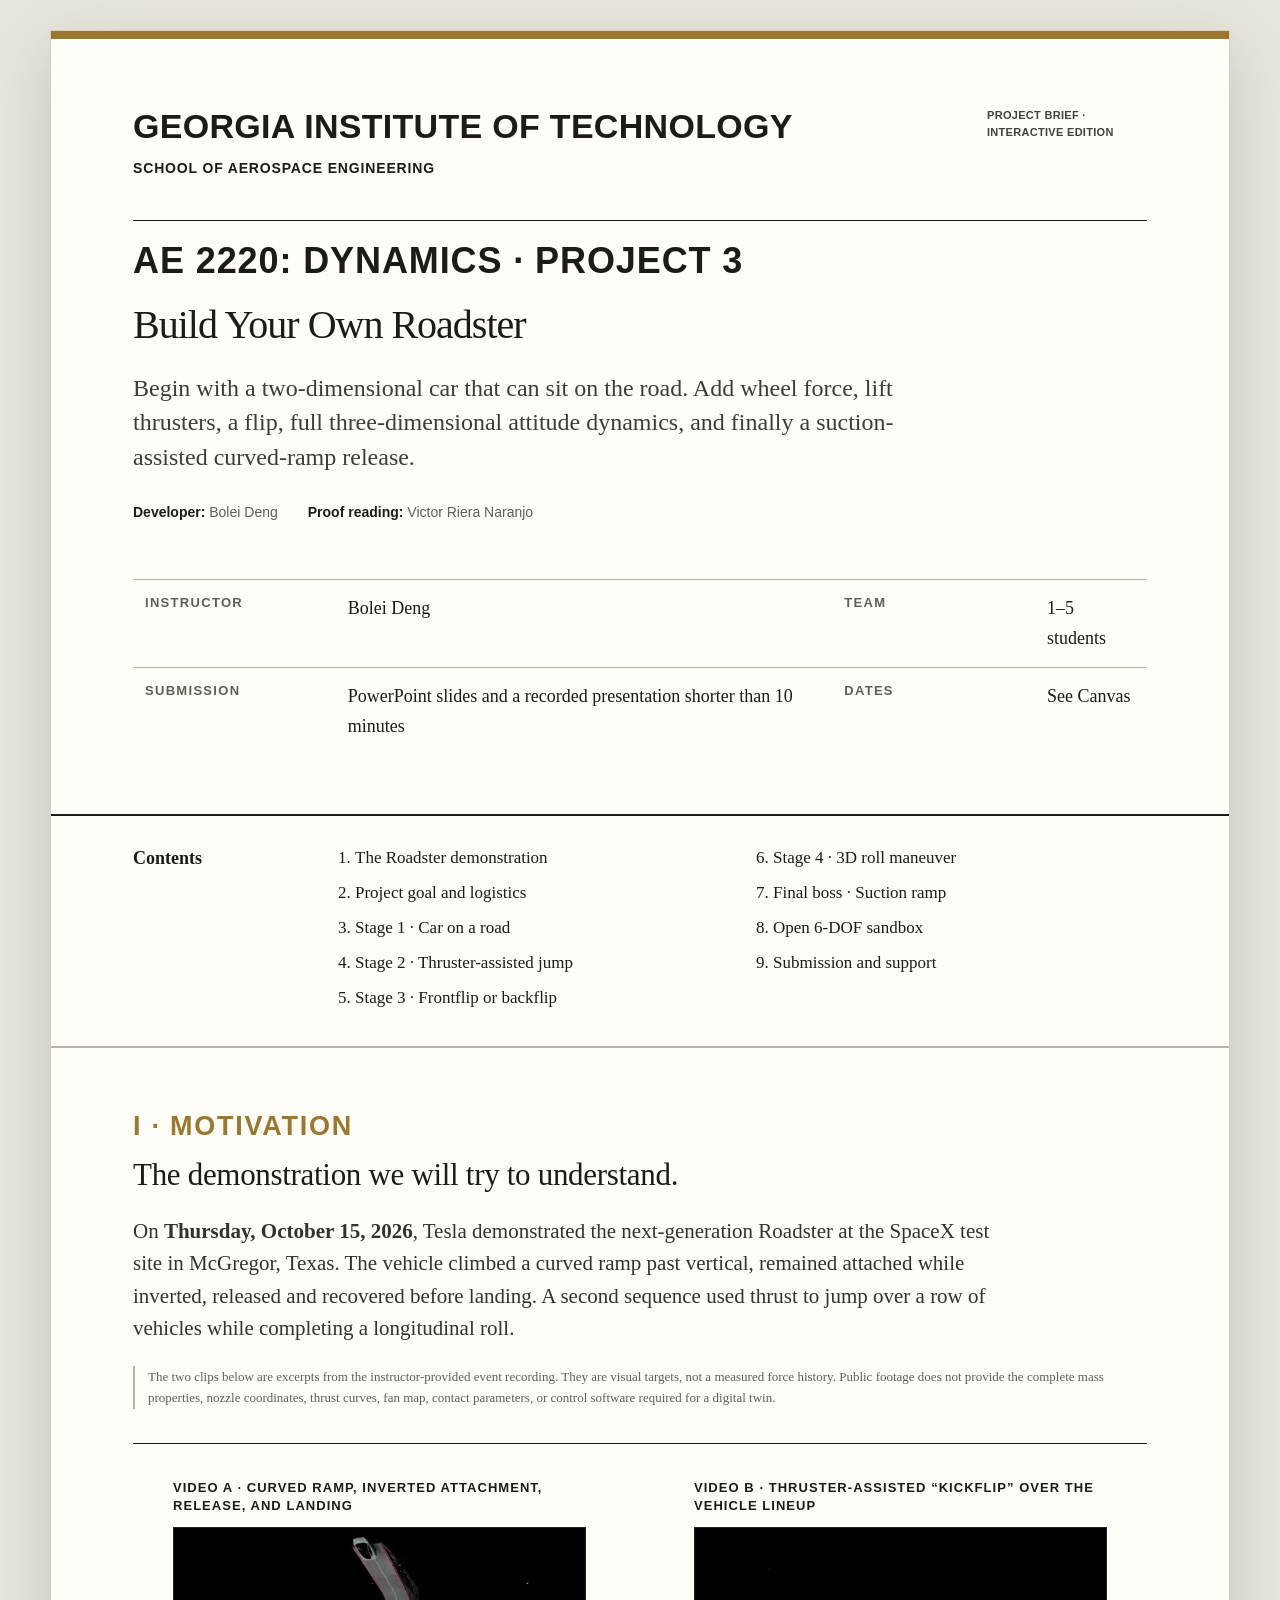
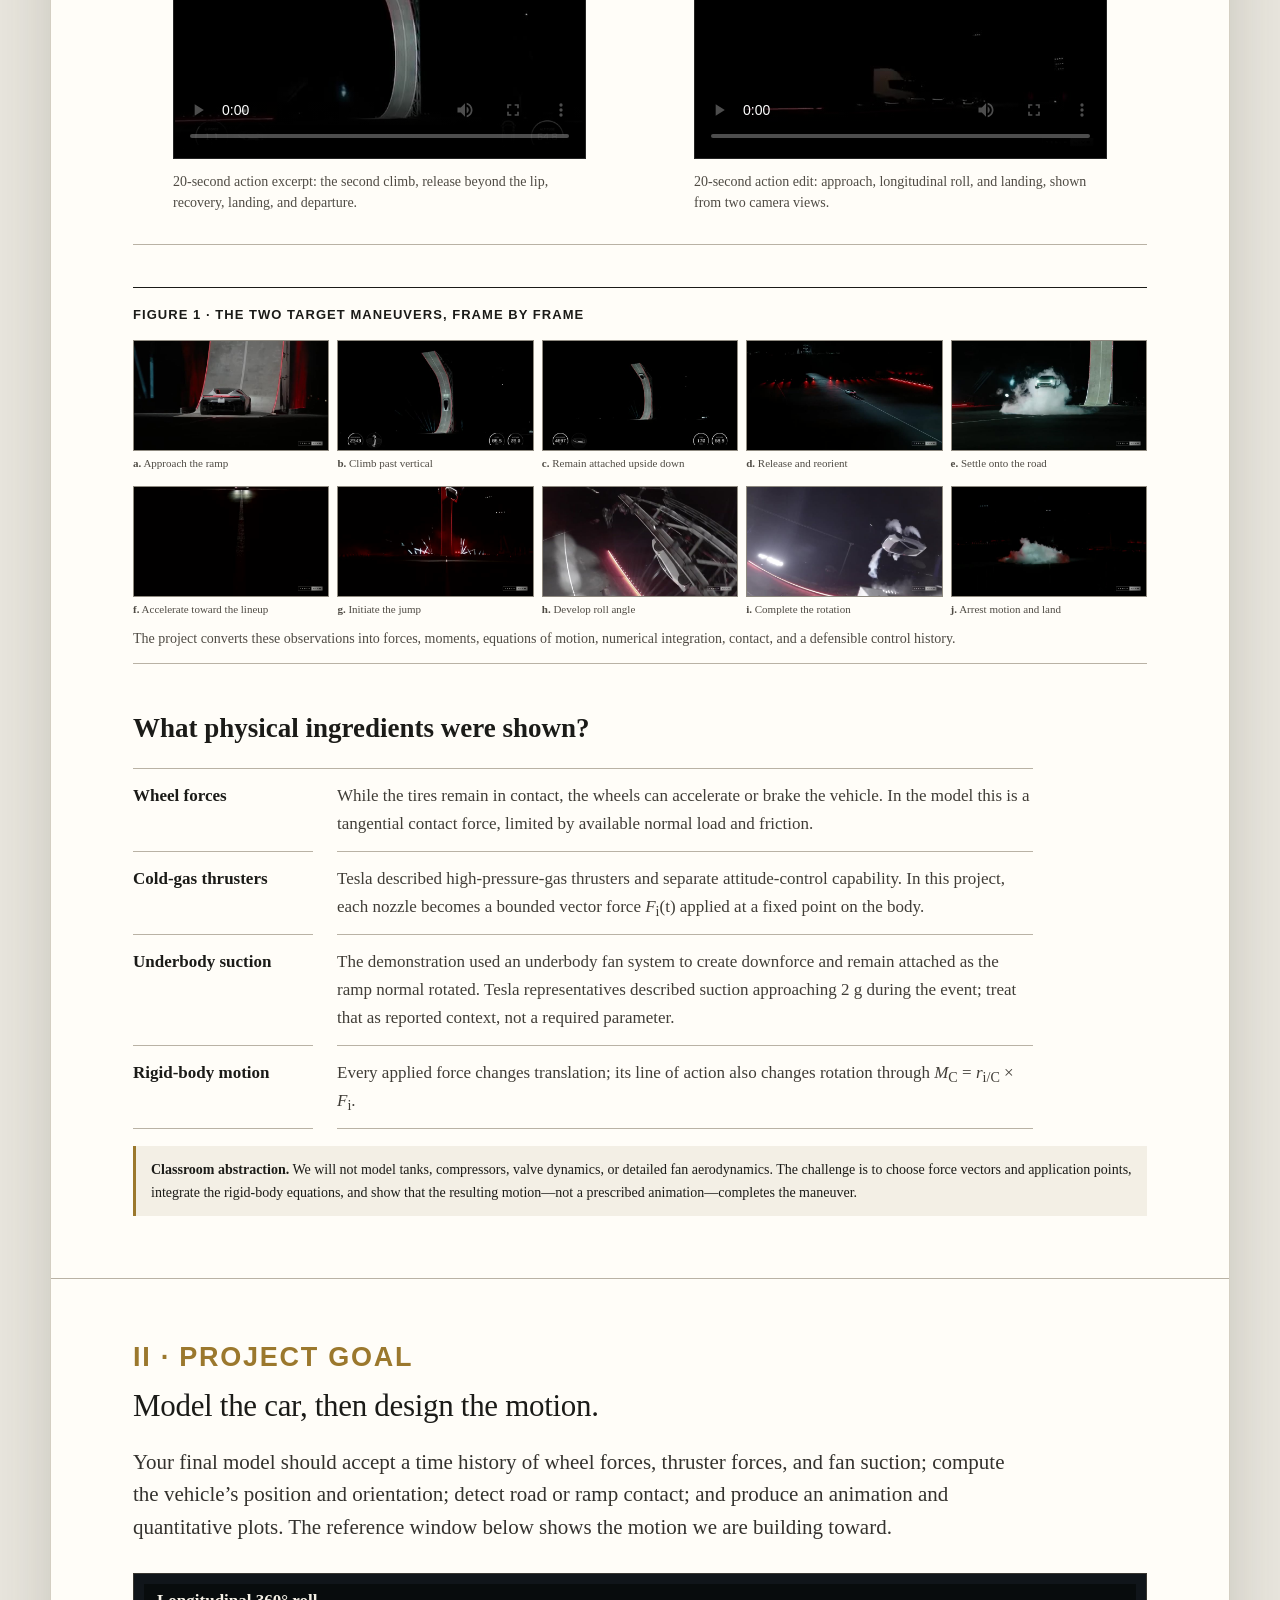
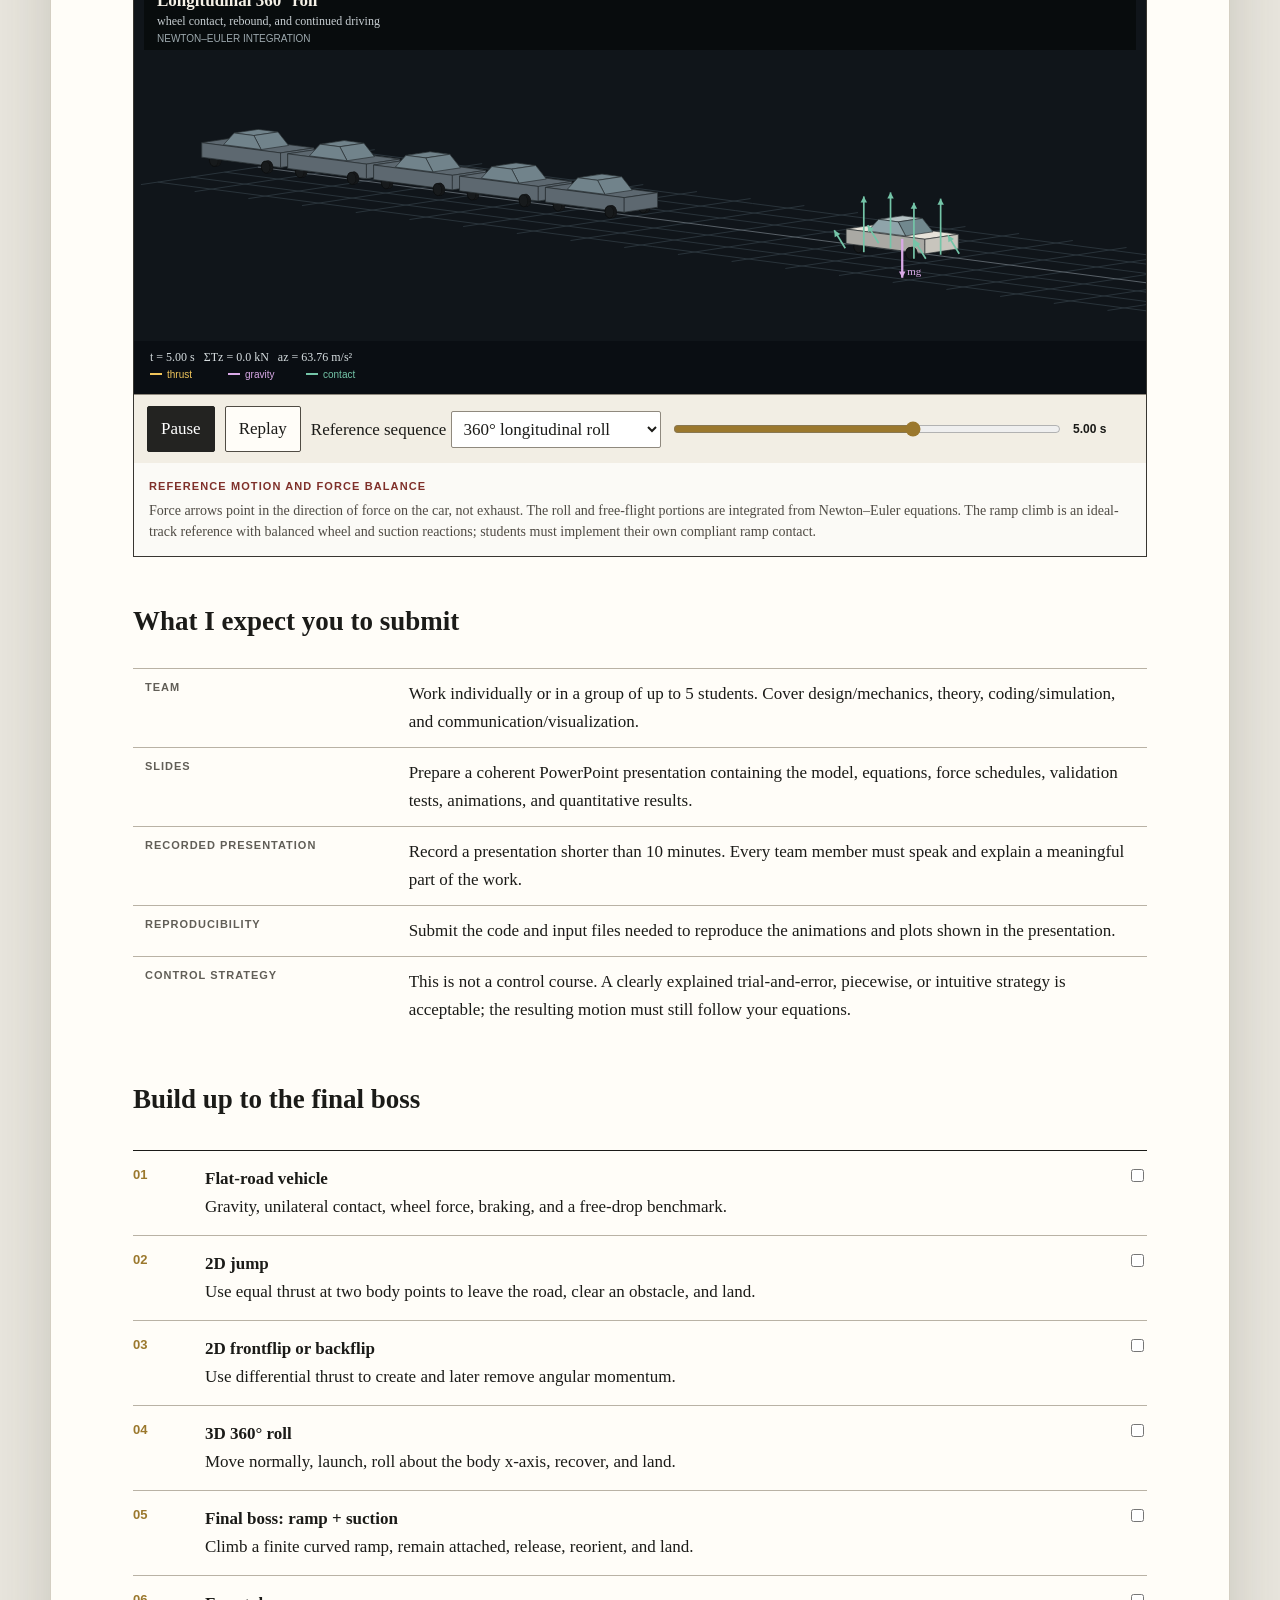
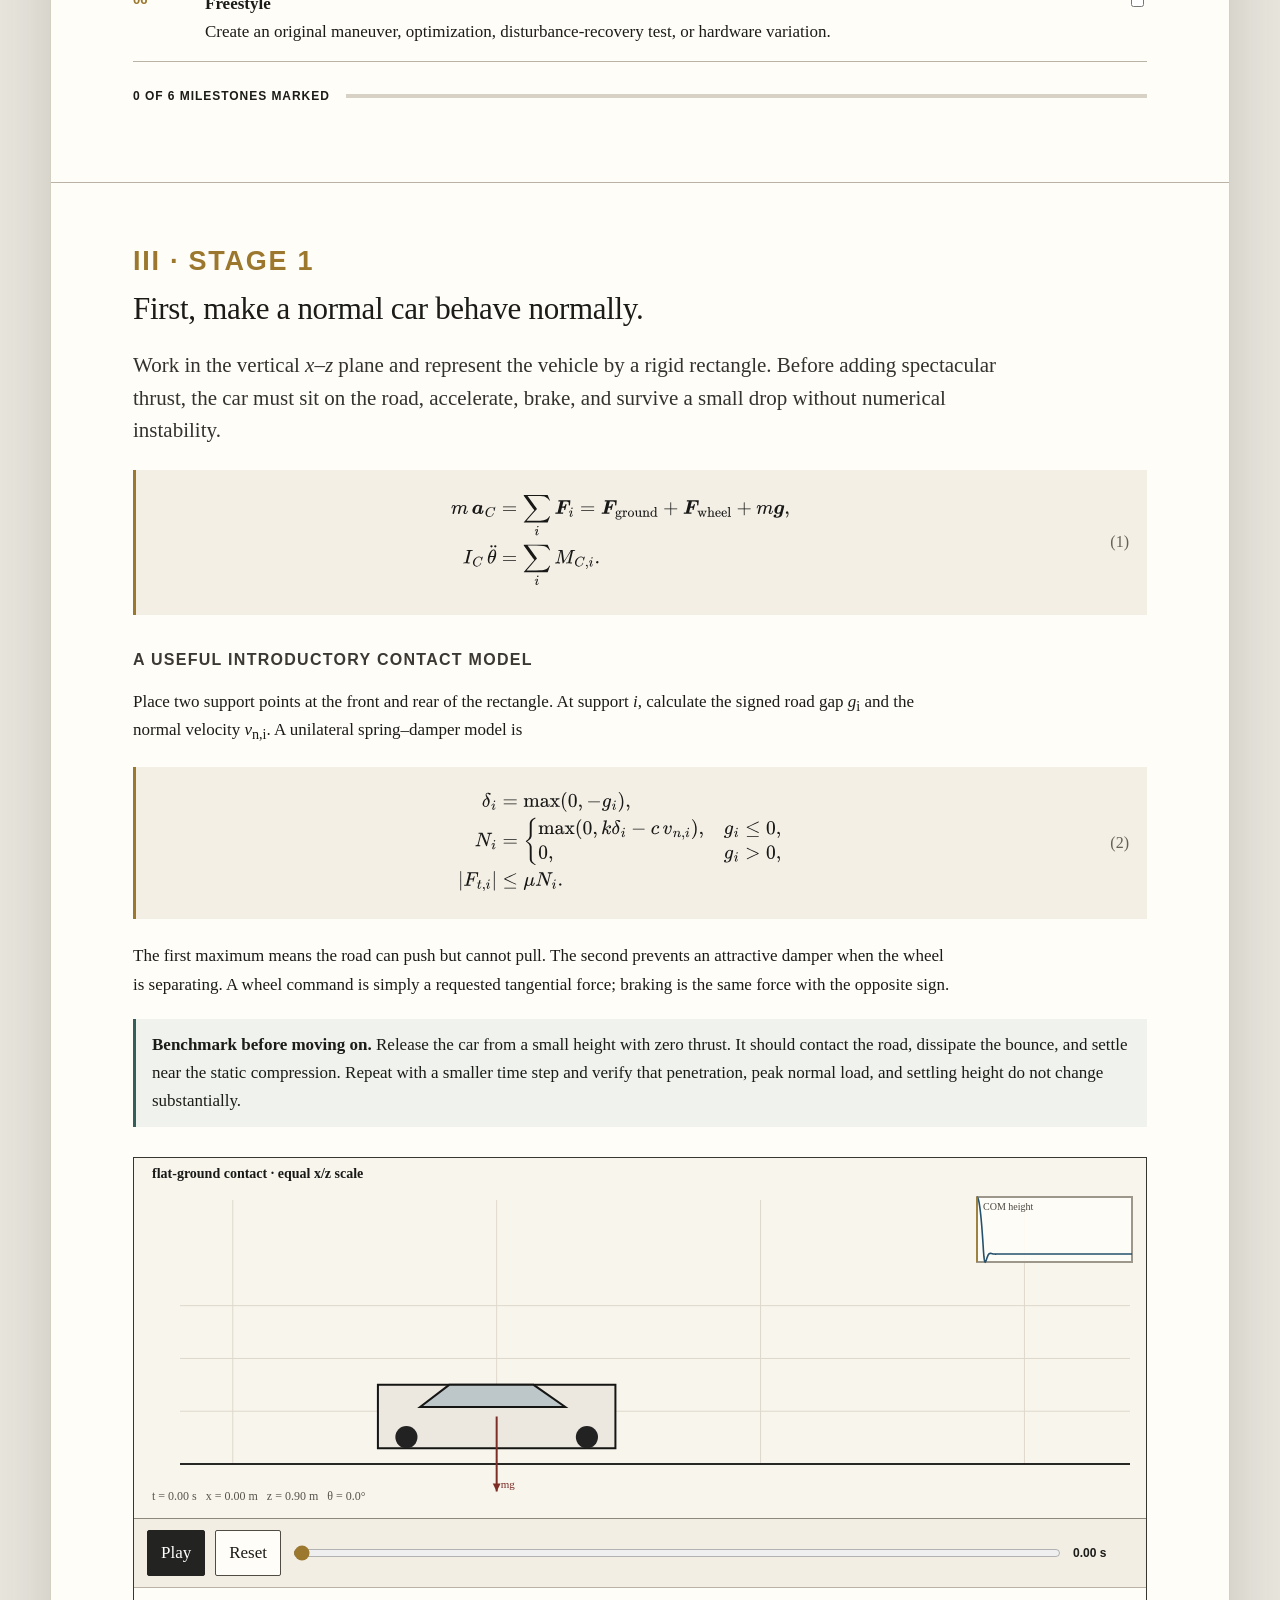
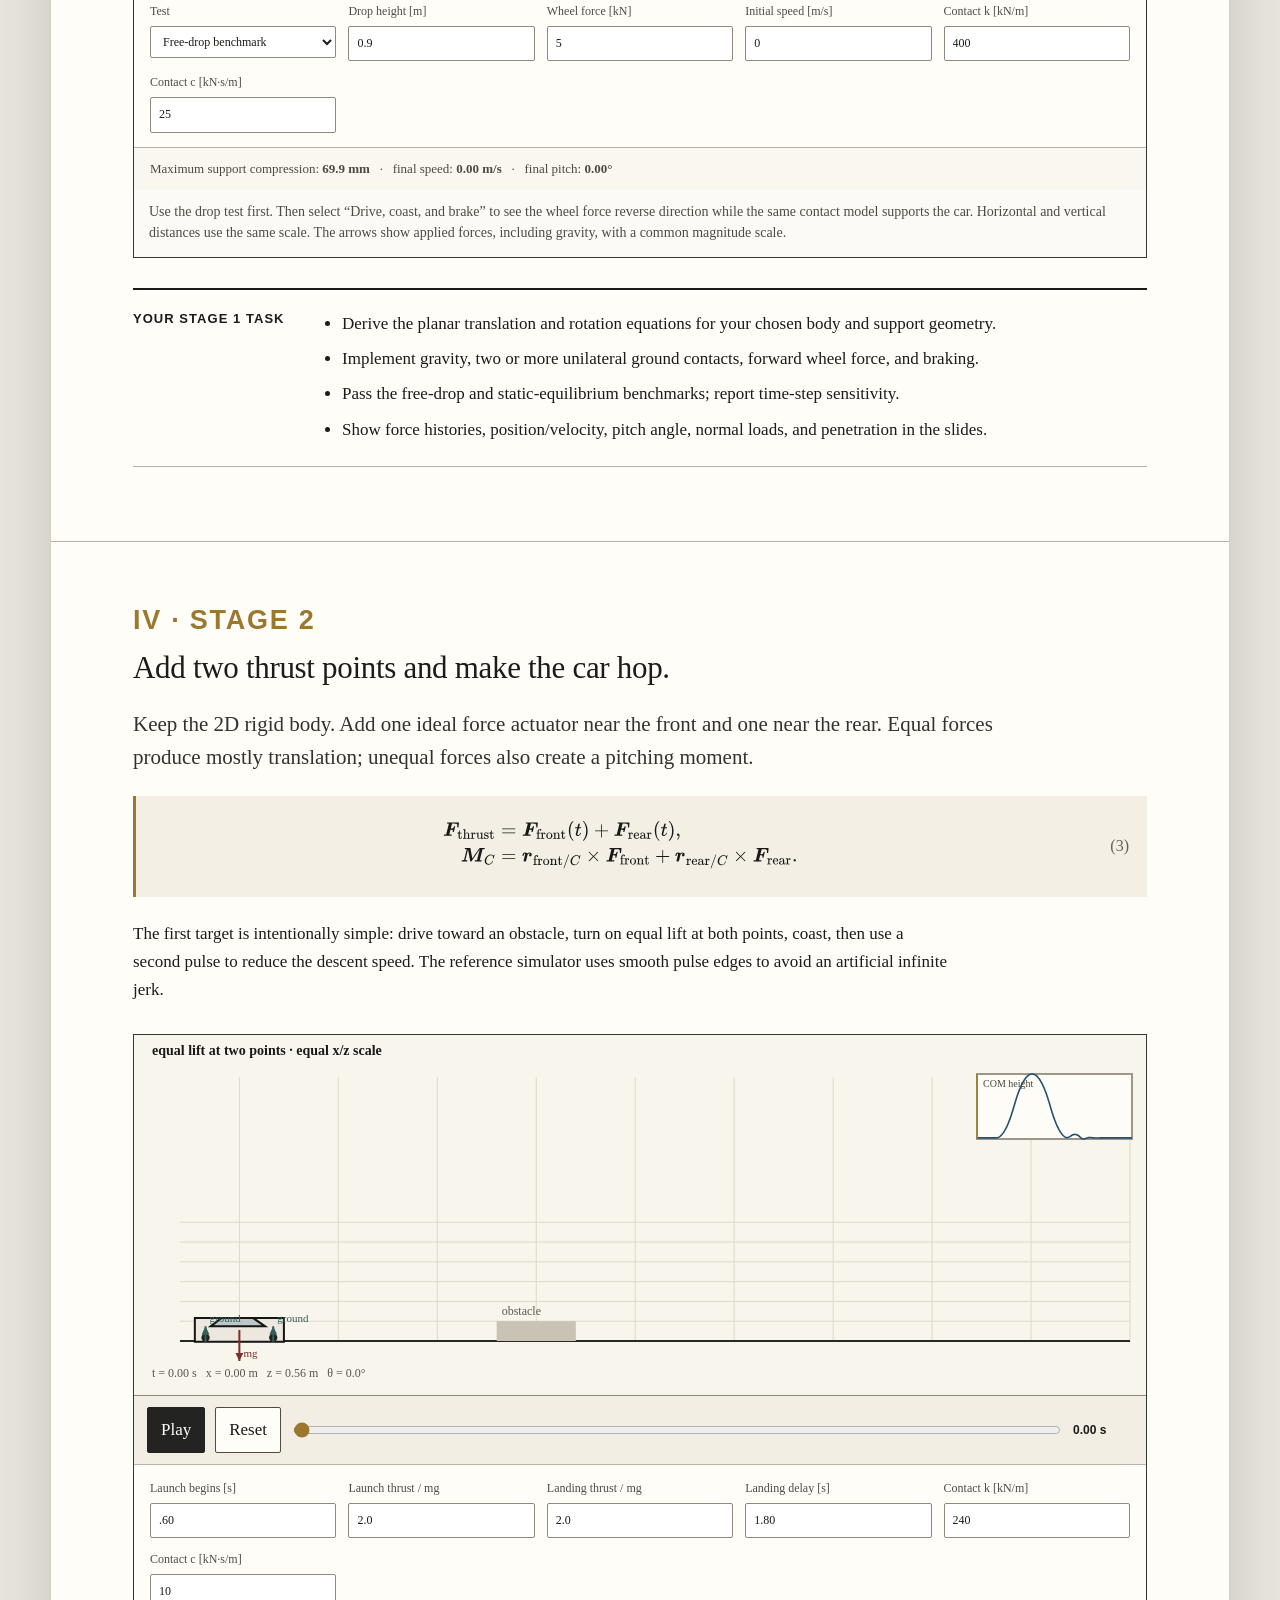
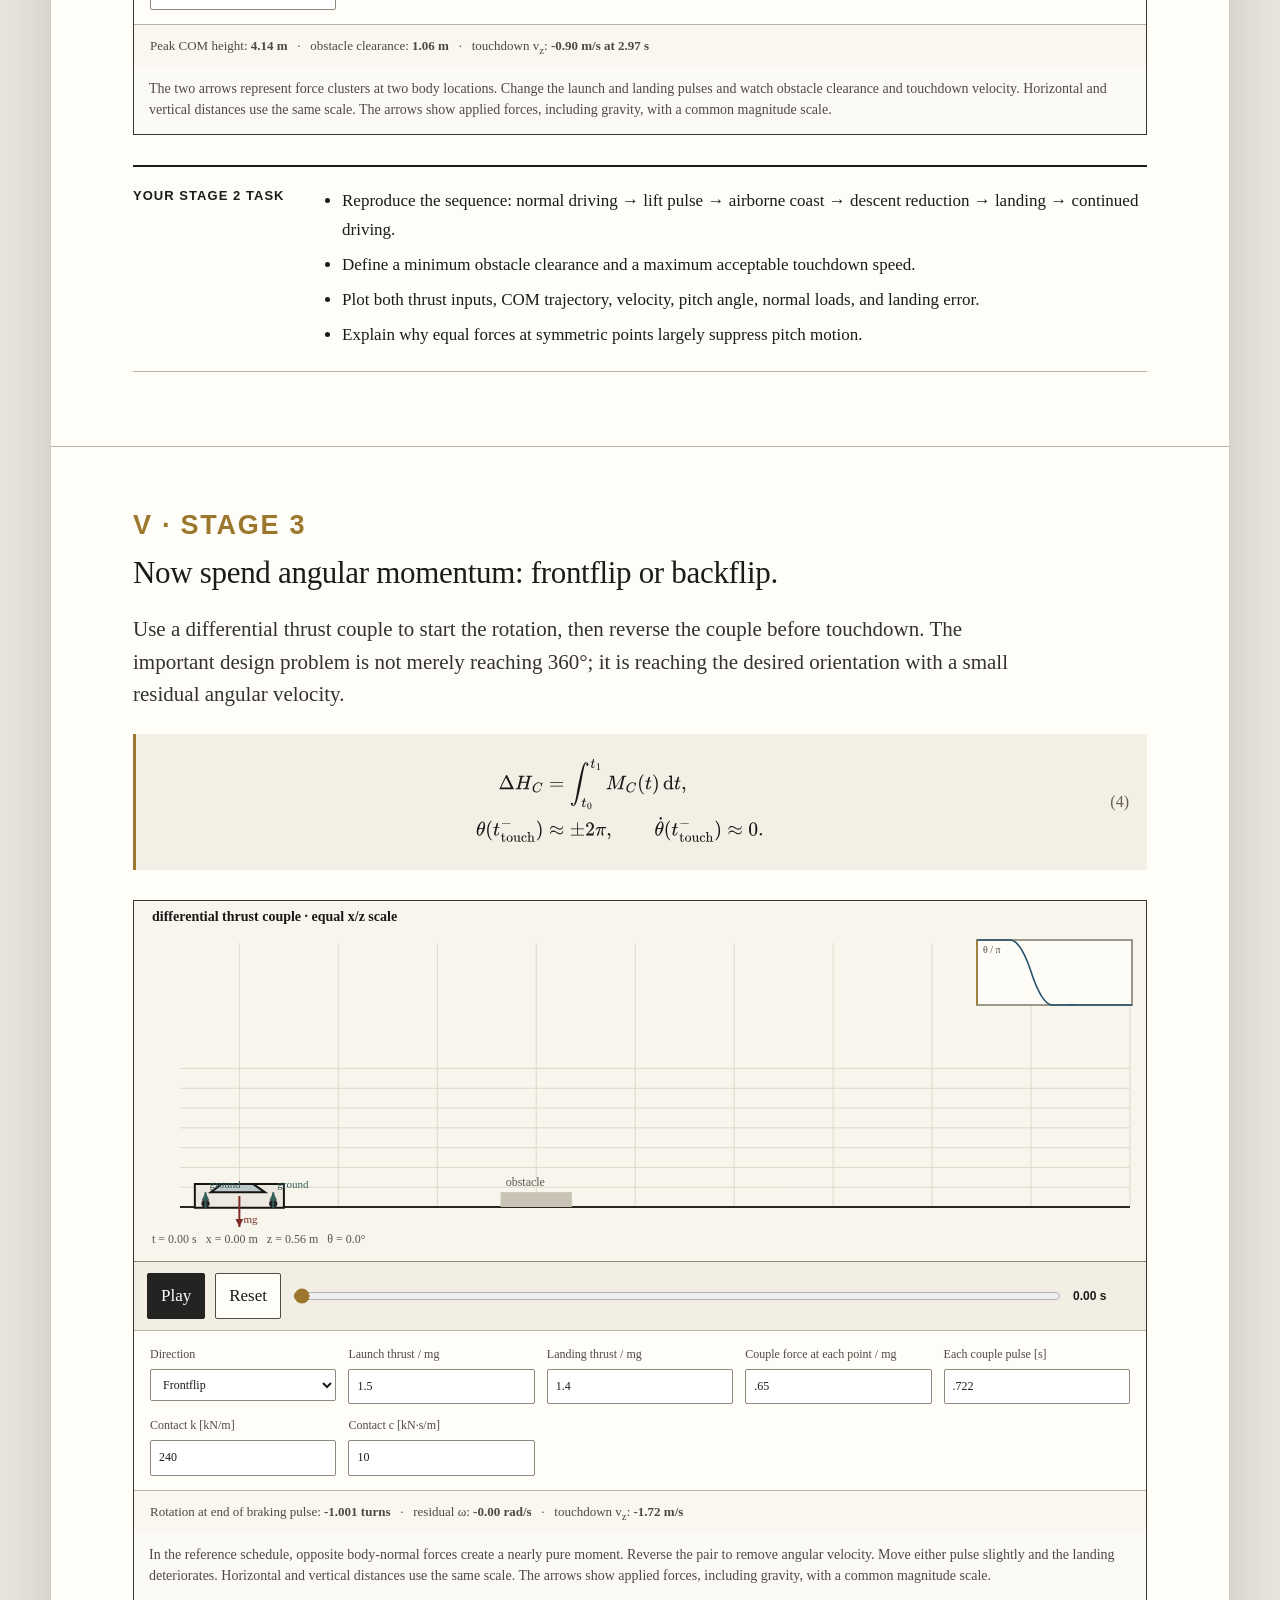
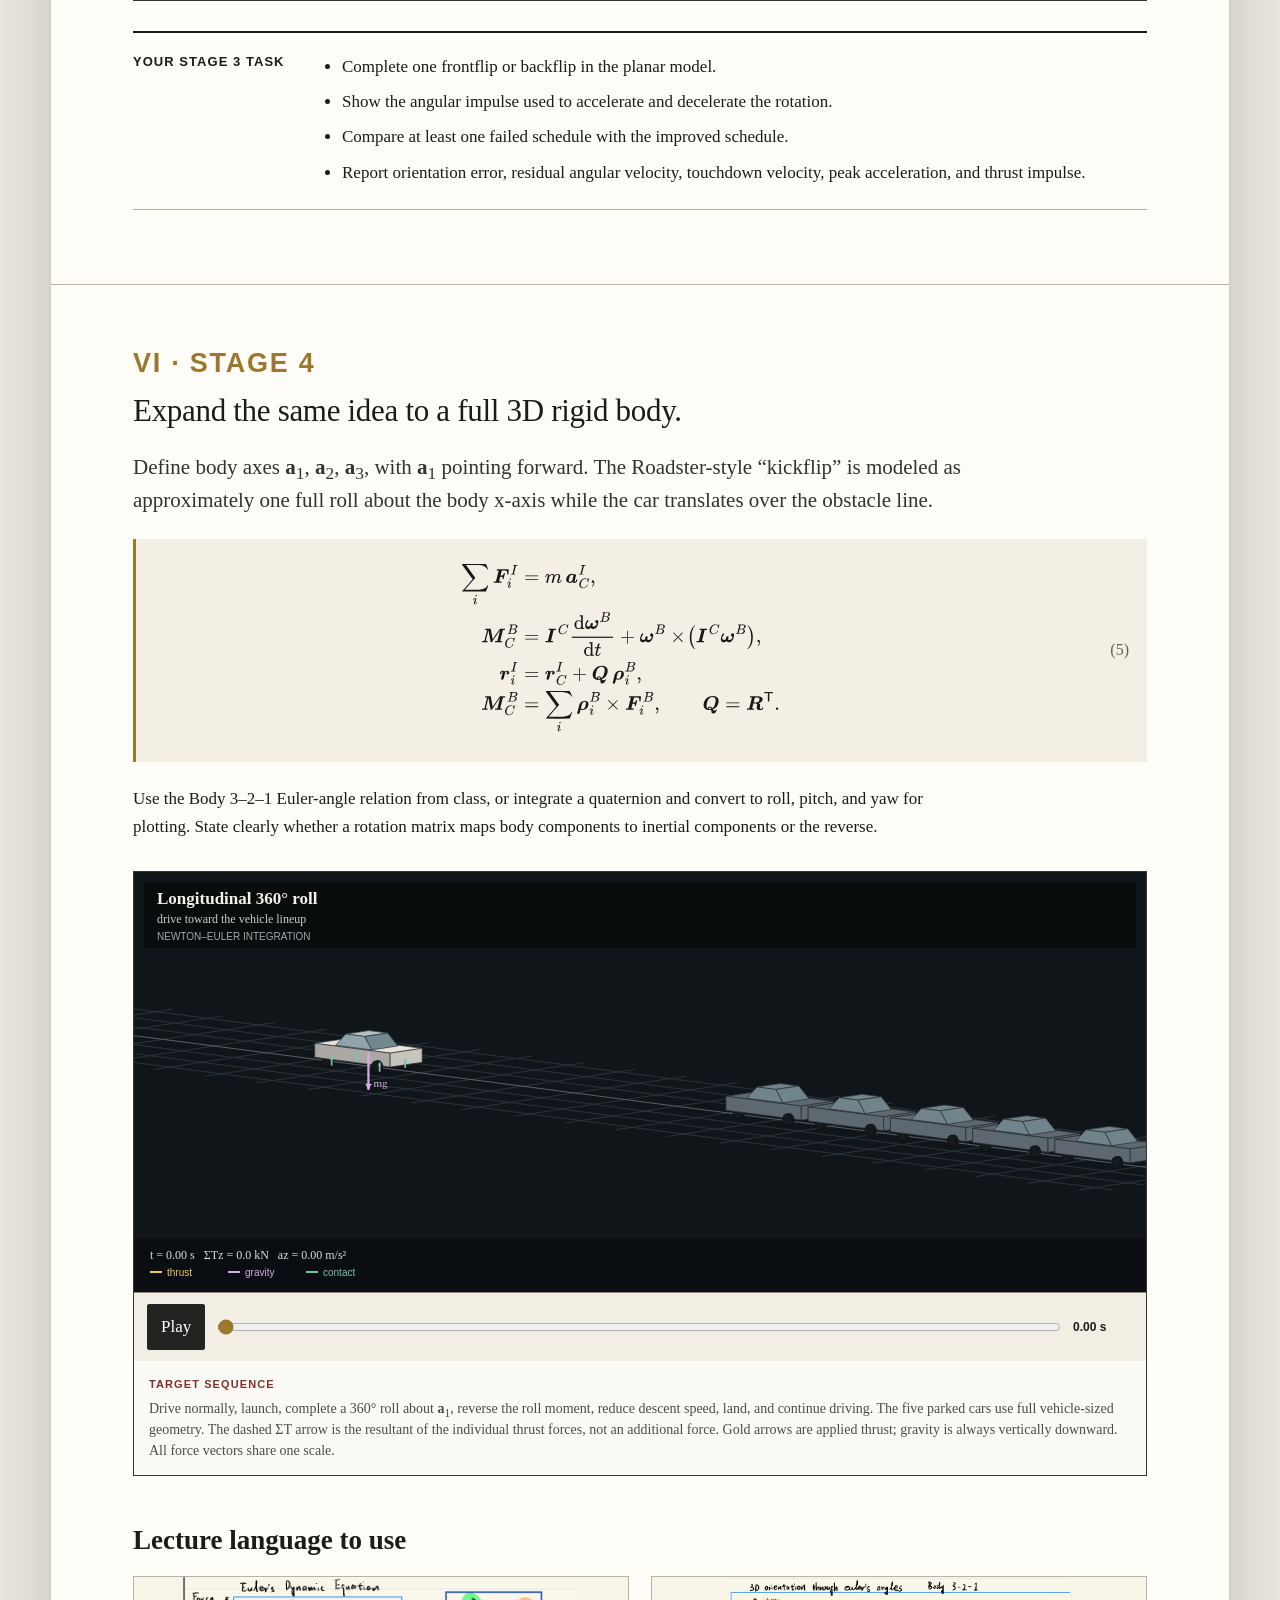
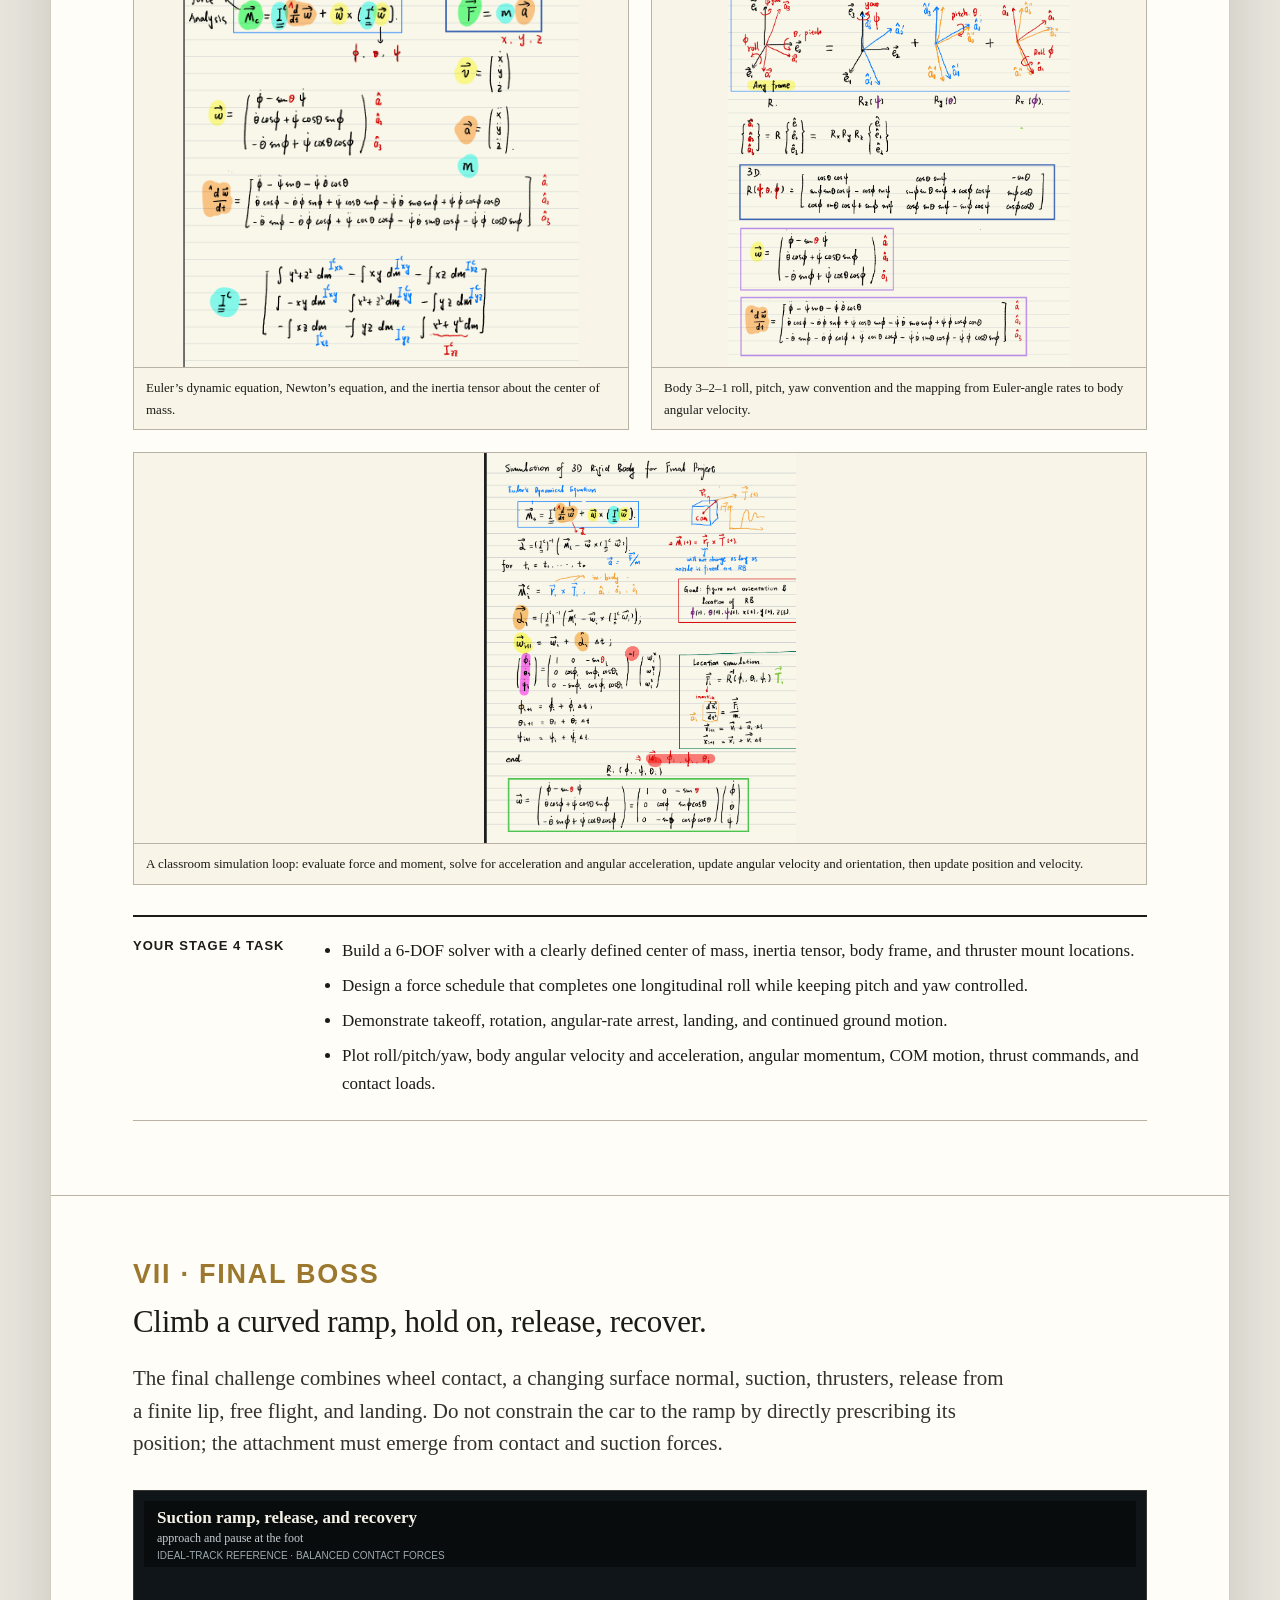
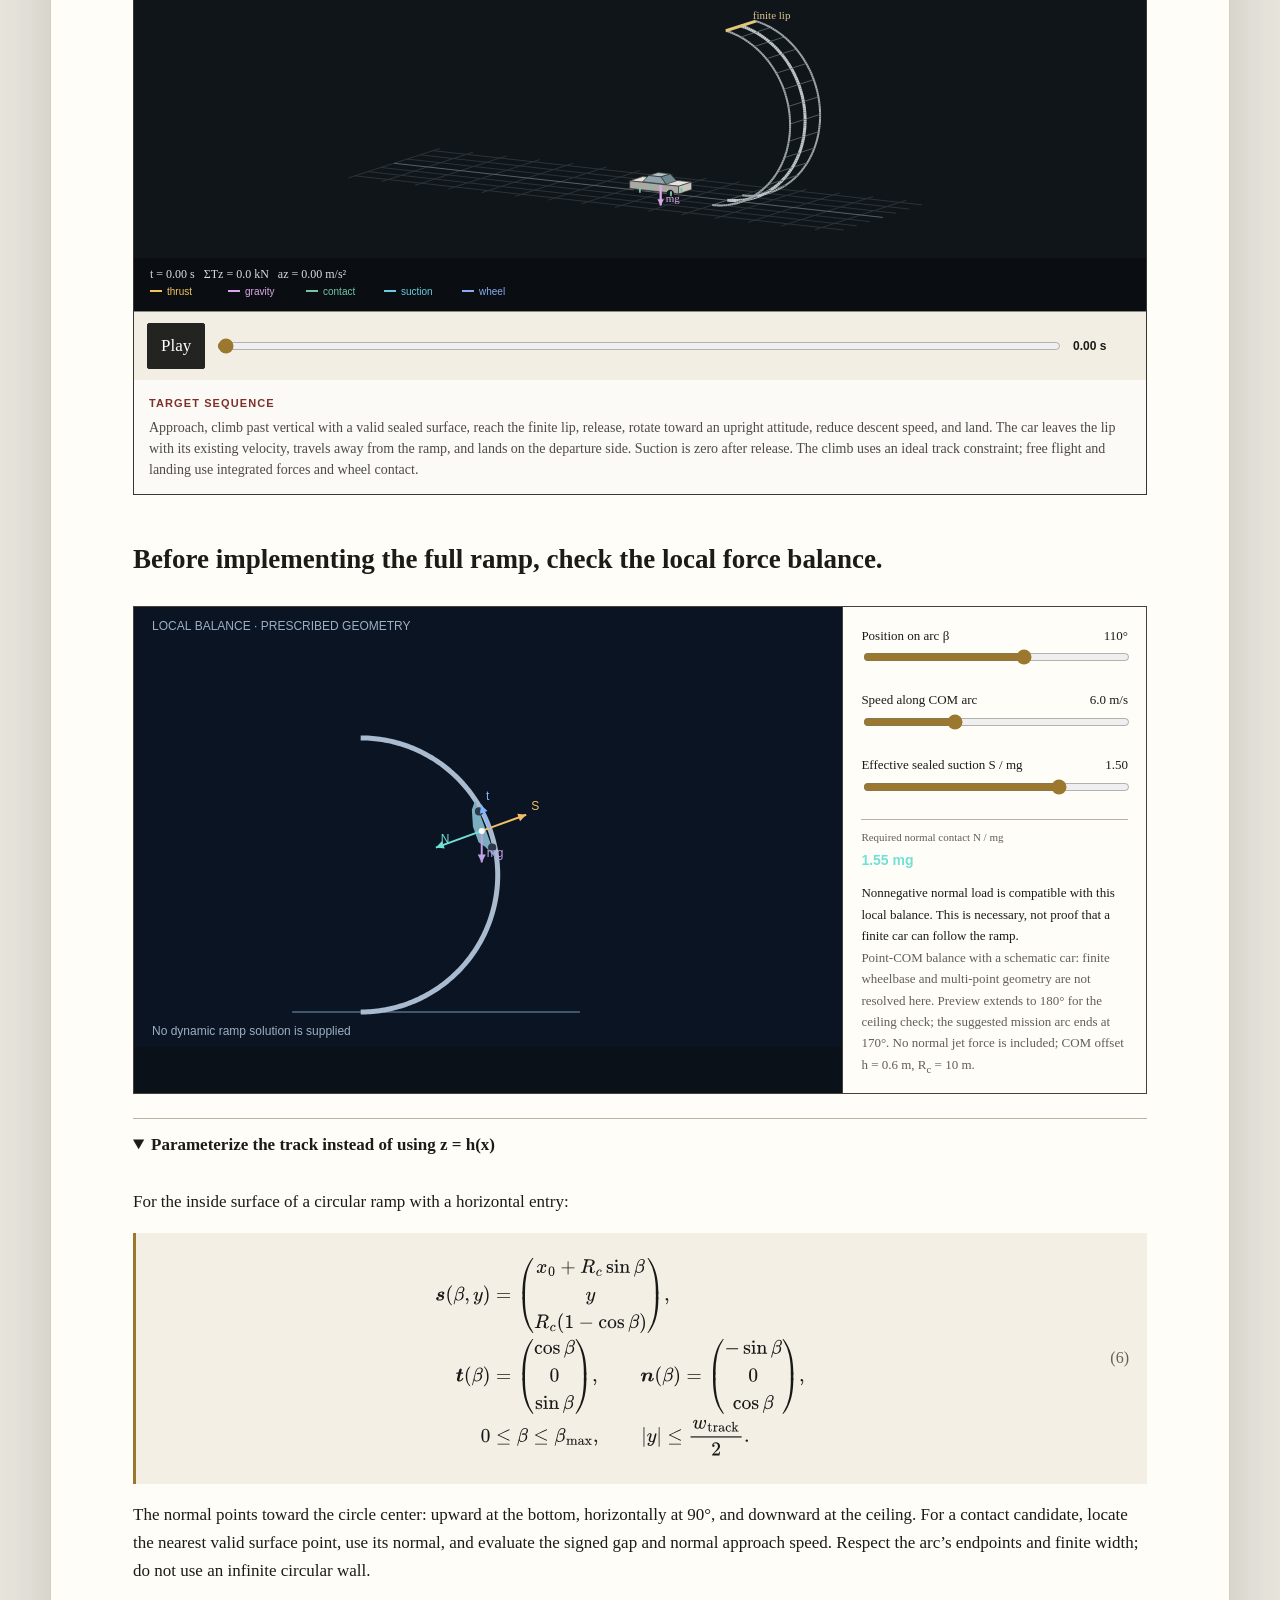
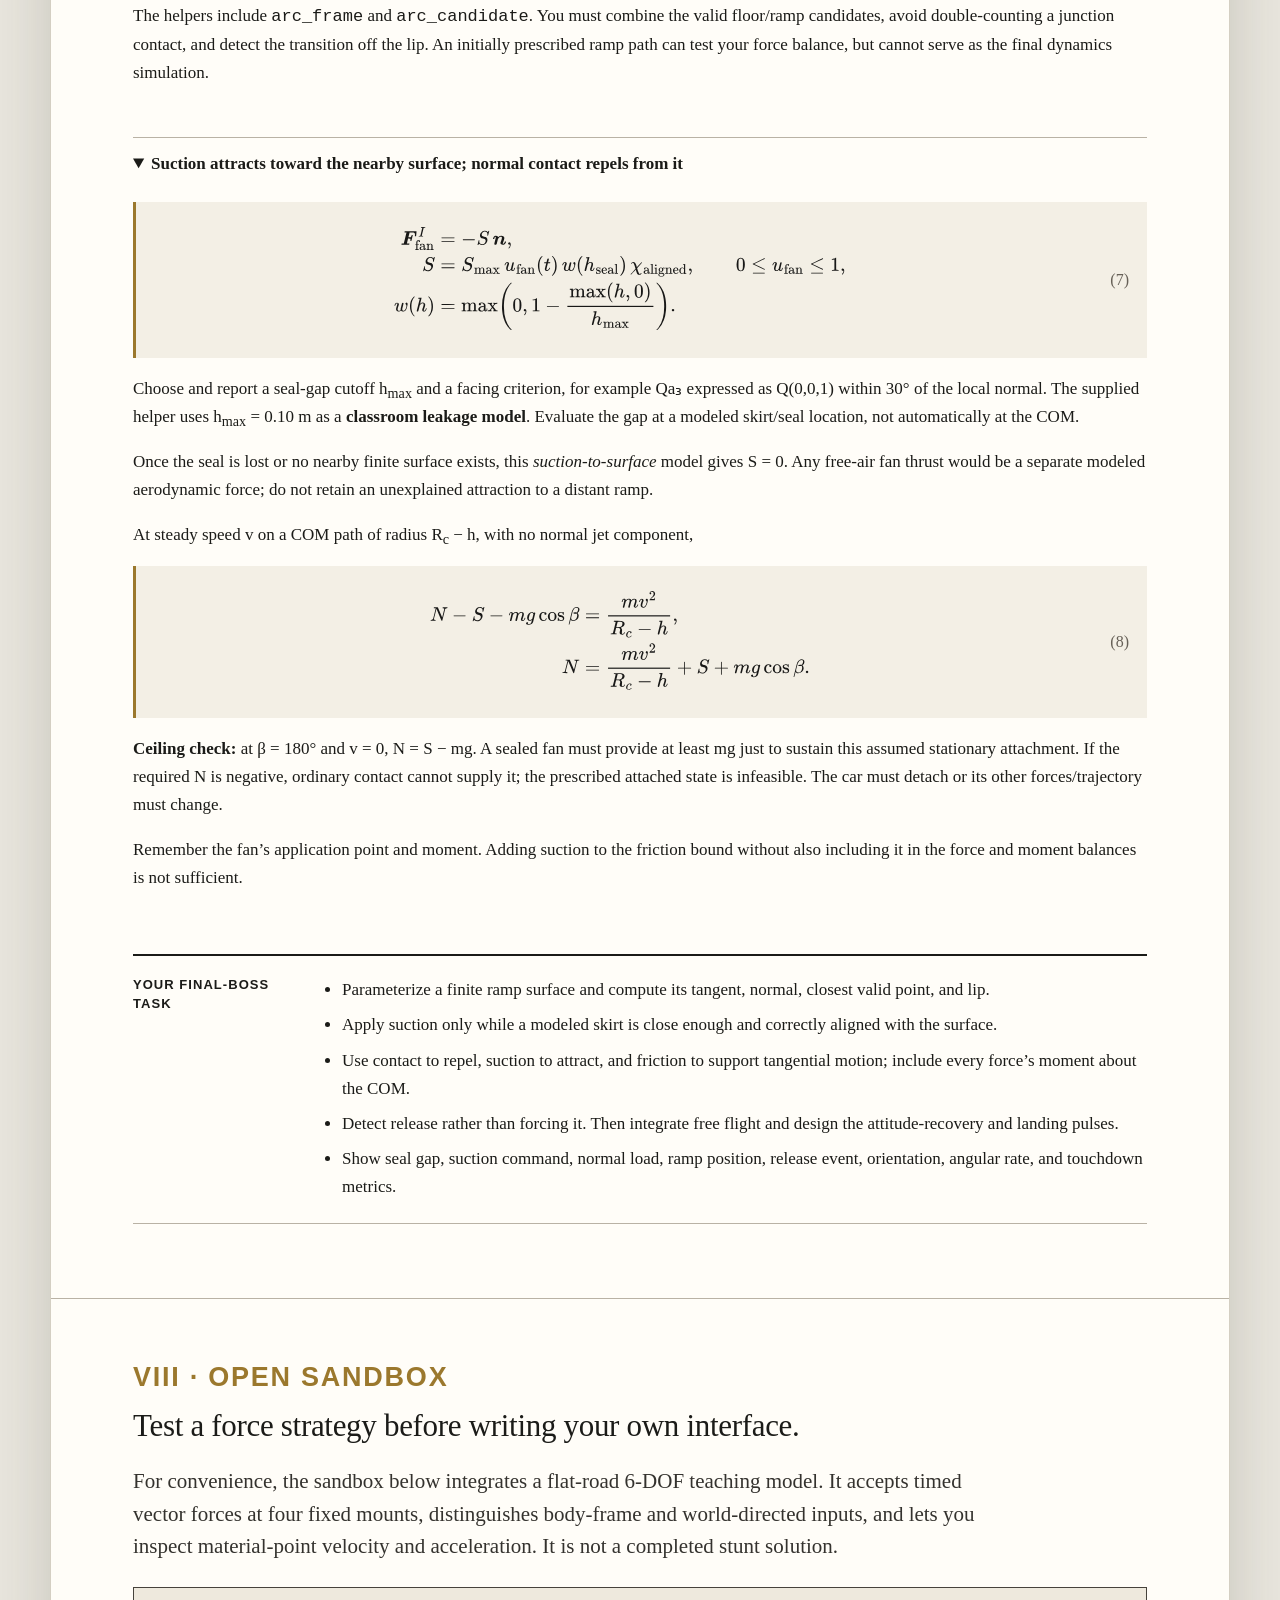
==== static/teaching/build-your-own-roadster/index.html @ d00cbc0c "Add interactive Roadster final project to Teaching" ====
<!DOCTYPE html>

<html lang="en"><head><meta charset="utf-8"/><meta content="width=device-width,initial-scale=1" name="viewport"/>
<meta content="Build Your Own Roadster — revised paper-style project brief with correctly scaled rigid-body views, short action clips, force-balanced reference motions, and continuing wheel-contact dynamics." name="description"/>
<title>AE2220 Project 3 | Build Your Own Roadster</title><style>
:root{
 --paper:#fffdf8;--page:#e9e6de;--ink:#1b1b18;--muted:#615e57;--rule:#b9b2a5;
 --gold:#9b782d;--blue:#244f6b;--red:#7f302a;--green:#35605a;--soft:#f3efe5;--soft2:#ebe6da;
 --canvas:#10151a;--shadow:0 18px 60px rgba(45,42,34,.18)
}
*{box-sizing:border-box}html{scroll-behavior:smooth;scroll-padding-top:24px}body{margin:0;background:var(--page);color:var(--ink);font:17px/1.65 Georgia,"Times New Roman",serif}a{color:var(--blue);text-underline-offset:2px}img,video,canvas{max-width:100%}button,input,select,textarea{font:inherit}sup,sub{line-height:0}.hidden{display:none!important}
.paper{max-width:1180px;margin:30px auto 70px;background:var(--paper);box-shadow:var(--shadow);border:1px solid #d4cfc3}.cover{padding:68px 82px 58px;border-top:8px solid var(--gold);border-bottom:2px solid var(--ink)}.masthead{display:flex;justify-content:space-between;gap:30px;text-transform:uppercase;letter-spacing:.12em;font:600 12px/1.5 Arial,sans-serif;color:#44413b}.course-line{margin-top:70px;border-top:1px solid var(--ink);padding-top:18px;font:600 14px/1.5 Arial,sans-serif;text-transform:uppercase;letter-spacing:.12em}.cover h1{font:normal clamp(52px,7vw,88px)/.98 Georgia,"Times New Roman",serif;letter-spacing:-.045em;margin:23px 0 25px;max-width:900px}.dek{font-size:24px;line-height:1.42;max-width:820px;color:#3f3c36;margin:0}.cover-meta{margin-top:56px;border-collapse:collapse;width:100%;font-size:18px}.cover-meta th,.cover-meta td{border-top:1px solid var(--rule);padding:14px 12px;text-align:left;vertical-align:top}.cover-meta th{width:20%;font:600 13px/1.4 Arial,sans-serif;text-transform:uppercase;letter-spacing:.1em;color:var(--muted)}
.contents{padding:28px 82px 34px;border-bottom:1px solid var(--rule);display:grid;grid-template-columns:170px 1fr;gap:30px}.contents h2{font-size:18px;margin:0}.contents ol{columns:2;column-gap:44px;margin:0;padding-left:22px}.contents li{margin:0 0 7px;break-inside:avoid}.contents a{text-decoration:none;color:var(--ink)}.contents a:hover{text-decoration:underline}
section{padding:62px 82px;border-top:1px solid var(--rule)}.section-number{font:600 12px/1.3 Arial,sans-serif;letter-spacing:.16em;text-transform:uppercase;color:var(--gold);margin-bottom:8px}.section-title{font:normal clamp(34px,4.2vw,53px)/1.08 Georgia,"Times New Roman",serif;letter-spacing:-.025em;margin:0 0 18px}.lead{font-size:21px;line-height:1.55;max-width:880px;color:#34322e}.measure{max-width:820px}.minor-title{font-size:27px;margin:42px 0 14px}.subhead{font:600 16px/1.4 Arial,sans-serif;text-transform:uppercase;letter-spacing:.08em;margin:34px 0 10px;color:#3c3933}.small{font-size:13px}.muted{color:var(--muted)}.source-note{font-size:13px;color:var(--muted);border-left:2px solid var(--rule);padding-left:13px}.rule{border:0;border-top:1px solid var(--rule);margin:38px 0}
.figure{margin:34px 0 42px;border-top:1px solid var(--ink);border-bottom:1px solid var(--rule);padding:18px 0 14px}.figure-title{font:600 13px/1.4 Arial,sans-serif;text-transform:uppercase;letter-spacing:.08em;margin-bottom:12px}.figure figcaption,.caption{font-size:14px;color:#4f4b44;margin-top:12px;line-height:1.5}.video-grid{display:grid;grid-template-columns:1fr 1fr;gap:28px}.video-grid video{display:block;width:100%;aspect-ratio:16/9;background:#000;border:1px solid #242424}.frame-strip{display:grid;grid-template-columns:repeat(5,1fr);gap:8px;margin-top:16px}.frame{margin:0}.frame img{display:block;width:100%;aspect-ratio:16/9;object-fit:cover;border:1px solid #8f8a80}.frame figcaption{font-size:11px;line-height:1.3;margin-top:5px}.frame-letter{font-weight:bold}.facts{display:grid;grid-template-columns:180px 1fr;gap:0 24px;border-top:1px solid var(--rule);max-width:900px}.facts dt,.facts dd{margin:0;border-bottom:1px solid var(--rule);padding:13px 0}.facts dt{font-weight:bold}.facts dd{color:#403d37}
.equation{margin:23px 0;padding:17px 20px;border-left:3px solid var(--gold);background:var(--soft);font-size:20px;overflow:auto}.equation .line{display:block;margin:5px 0;white-space:nowrap}.definitions{font-size:14px;color:var(--muted)}
.sim-plate{border:1px solid #383631;background:#fbfaf6;margin:30px 0 24px}.sim-plate canvas{display:block;width:100%;height:420px;background:var(--canvas)}.planar-plate canvas{height:360px;background:#f8f5ed}.sim-toolbar{display:flex;align-items:center;gap:10px;padding:11px 13px;border-top:1px solid #8e887d;background:#f2eee4;flex-wrap:wrap}.sim-toolbar input[type=range]{flex:1;min-width:180px}.sim-toolbar output{font:600 12px/1 Arial,sans-serif;min-width:60px}.sim-controls{display:grid;grid-template-columns:repeat(5,minmax(120px,1fr));gap:12px;padding:14px 16px;border-top:1px solid var(--rule);background:#fffdf8}.sim-controls label{font-size:12px;color:#4f4c46}.sim-controls input,.sim-controls select{width:100%;margin-top:4px}.sim-metrics{padding:10px 16px;border-top:1px solid var(--rule);font-size:13px;color:#4d4942;background:#faf7f0}.reference-label{display:inline-block;font:600 11px/1 Arial,sans-serif;text-transform:uppercase;letter-spacing:.1em;color:var(--red);margin-bottom:8px}
button,.button{border:1px solid #504c44;background:#fffdf8;color:var(--ink);padding:8px 13px;border-radius:2px;cursor:pointer;box-shadow:none;text-decoration:none;display:inline-flex;align-items:center;justify-content:center;gap:6px}button:hover,.button:hover{background:#ece6da}.primary,button.primary{background:#232321;color:#fff;border-color:#232321}.primary:hover,button.primary:hover{background:#474640}.two-buttons,.actions{display:flex;flex-wrap:wrap;gap:8px}.playbar{display:flex;align-items:center;gap:9px;padding:10px 12px;border-top:1px solid #6d6961;background:#f1ece1}.playbar input[type=range]{flex:1}.playbar output{min-width:76px;font:600 12px/1 Arial,sans-serif}
input,select,textarea{border:1px solid #8f897e;background:#fff;color:#1b1b18;border-radius:2px;padding:7px 8px}input[type=range]{accent-color:var(--gold);padding:0}input[type=checkbox]{accent-color:var(--gold)}textarea{width:100%;min-height:110px;resize:vertical}label{display:block}.task-brief{margin:30px 0 12px;border-top:2px solid var(--ink);border-bottom:1px solid var(--rule);padding:20px 0 15px;display:grid;grid-template-columns:165px 1fr;gap:24px}.task-brief h3{font:600 13px/1.4 Arial,sans-serif;text-transform:uppercase;letter-spacing:.08em;margin:0}.task-brief ul,.task-brief ol{margin:0;padding-left:20px}.task-brief li{margin-bottom:7px}.benchmark{border-left:3px solid var(--green);padding:12px 16px;background:#f0f3ed;margin:20px 0}.warning{border-left-color:var(--red)!important;background:#f7efec!important}.note{border-left:3px solid var(--gold);padding:12px 15px;background:var(--soft);font-size:14px}
.roadmap{counter-reset:road;list-style:none;padding:0;margin:28px 0;border-top:1px solid var(--ink)}.roadmap li{counter-increment:road;display:grid;grid-template-columns:56px 1fr auto;gap:16px;padding:14px 0;border-bottom:1px solid var(--rule);align-items:start}.roadmap li:before{content:counter(road,decimal-leading-zero);font:600 13px/1.5 Arial,sans-serif;color:var(--gold)}.roadmap b{display:block}.roadmap input{margin-top:4px}.progress-line{display:flex;align-items:center;gap:16px;margin:18px 0;font:600 12px/1 Arial,sans-serif;text-transform:uppercase;letter-spacing:.08em}.progress-track{height:4px;background:#d8d2c6;flex:1}.progress-track span{display:block;height:100%;width:0;background:var(--gold)}
.notes-grid{display:grid;grid-template-columns:1fr 1fr;gap:22px}.notes-grid figure{margin:0;border:1px solid var(--rule);background:#f8f4e8}.notes-grid img{display:block;width:100%;height:390px;object-fit:contain;cursor:zoom-in}.notes-grid figure:last-child{grid-column:1/-1}.notes-grid figcaption{padding:9px 12px;border-top:1px solid var(--rule);font-size:13px}.logistics{width:100%;border-collapse:collapse;margin:24px 0}.logistics th,.logistics td{border-top:1px solid var(--rule);padding:11px 12px;text-align:left;vertical-align:top}.logistics th{width:26%;font:600 11px/1.4 Arial,sans-serif;text-transform:uppercase;letter-spacing:.09em;color:var(--muted)}
/* Advanced 6-DOF sandbox; deliberately reads like an instrument appendix rather than a dashboard. */
.lab-frame{border:1px solid #46423b;background:#fff;margin:24px 0;max-width:100%;overflow-x:hidden}.lab-header{display:flex;justify-content:space-between;align-items:center;gap:15px;padding:12px 14px;border-bottom:1px solid #46423b;background:#eee9dd}.lab-header h3{margin:0;font-size:20px}.lab-layout{display:grid;grid-template-columns:minmax(0,1fr) 260px;min-height:480px;min-width:0}.lab-layout>*{min-width:0}.scene-wrap{position:relative;background:#0b1118;min-width:0}.scene-wrap canvas{display:block;width:100%;height:480px}.scene-badge{position:absolute;top:12px;left:12px;color:#d7e0e5;background:#101821cc;border:1px solid #6f7b84;padding:5px 8px;font:600 10px/1 Arial,sans-serif;letter-spacing:.08em}.scene-buttons{position:absolute;right:10px;top:10px;display:flex;gap:5px}.scene-buttons button{padding:5px 8px;background:#151d25;color:#eef2f4;border-color:#65717b;font-size:11px}.scene-help{position:absolute;left:12px;bottom:9px;color:#b7c0c6;font:11px/1.3 Arial,sans-serif;background:#0d141bc9;padding:4px 6px}.inspector{border-left:1px solid #46423b;padding:14px;background:#f6f2e9;overflow:auto}.mini-title{font:600 11px/1 Arial,sans-serif;text-transform:uppercase;letter-spacing:.1em;margin-bottom:12px}.metrics{display:grid;grid-template-columns:1fr 1fr;gap:8px;margin:12px 0}.metric{border-top:1px solid var(--rule);padding:8px 0}.metric span{display:block;font-size:11px;color:var(--muted)}.metric b{font:600 14px/1.35 Arial,sans-serif}.vector-table,.schedule{width:100%;border-collapse:collapse;font-size:12px}.vector-table th,.vector-table td,.schedule th,.schedule td{border:1px solid #b8b1a4;padding:5px 6px;text-align:right}.vector-table th:first-child,.vector-table td:first-child,.schedule th{text-align:left}.legend{display:flex;flex-wrap:wrap;gap:9px;font:11px/1 Arial,sans-serif;margin-top:12px}.inline-icon{display:inline-block;width:9px;height:9px;margin-right:4px}.chart-toolbar{display:flex;justify-content:space-between;align-items:end;gap:15px;padding:10px 12px;border-top:1px solid #59554e;background:#f5f1e7}.chart-toolbar label{font-size:12px}.chart-canvas{width:100%;height:220px;display:block;background:#0a1118}.status{padding:8px 12px;border-top:1px solid #6b665e;background:#eee9dd;font-size:13px}.status.error{color:var(--red)}.form-card{border-top:1px solid var(--rule);padding:18px 0;margin-top:22px}.form-card h3{margin-top:0}.control-grid{display:grid;grid-template-columns:repeat(5,minmax(120px,1fr));gap:12px}.control-grid label{font-size:12px}.control-grid input,.control-grid select{width:100%;margin-top:4px}.checkrow{display:flex;flex-wrap:wrap;gap:14px}.checkrow label{font-size:13px}.table-scroll{overflow:auto;max-width:100%}.schedule input,.schedule select{width:92px;padding:4px;font-size:12px}.schedule td:last-child button{padding:3px 7px}.result-grid{display:grid;grid-template-columns:repeat(4,1fr);gap:15px;margin:18px 0}.result-grid .metric{border:1px solid var(--rule);padding:10px;background:#faf7ef}.ramp-layout{display:grid;grid-template-columns:minmax(0,1.4fr) minmax(230px,.6fr);border:1px solid #46423b;margin:24px 0}.ramp-wrap{background:#0b1118}.ramp-wrap canvas{display:block;width:100%;height:440px}.ramp-controls{padding:18px;border-left:1px solid #46423b;background:#f6f2e9}.ramp-controls label{margin-bottom:17px;font-size:13px}.range-head{display:flex;justify-content:space-between;gap:10px}.ramp-controls input[type=range]{width:100%}.card{background:transparent}.grid2{display:grid;grid-template-columns:1fr 1fr;gap:28px}.table{width:100%;border-collapse:collapse}.table th,.table td{border:1px solid var(--rule);padding:8px;vertical-align:top}.table th{background:#eee9dd}.mathblock{background:var(--soft);border-left:3px solid var(--gold);padding:12px 16px;margin:12px 0;overflow:auto}details{border-top:1px solid var(--rule);margin-top:18px}summary{cursor:pointer;font-weight:bold;padding:12px 0}.detail-body{padding:0 0 15px}.resource{border-top:1px solid var(--rule);padding:12px 0}.resource h4{margin:0 0 4px}.ref-list{font-size:13px;color:#4e4a43}.ref-list li{margin-bottom:9px}
.lightbox{position:fixed;inset:0;background:#000d;display:none;align-items:center;justify-content:center;z-index:50;padding:30px}.lightbox.open{display:flex}.lightbox img{max-width:95vw;max-height:92vh;background:white}.lightbox button{position:absolute;top:18px;right:22px;background:white;font-size:20px}.footer{padding:28px 82px 45px;border-top:2px solid var(--ink);font-size:13px;color:var(--muted)}
@media(max-width:900px){.paper{margin:0;border:0}.cover,section,.contents,.footer{padding-left:28px;padding-right:28px}.contents{grid-template-columns:1fr}.contents ol{columns:1}.video-grid,.notes-grid,.grid2{grid-template-columns:1fr}.notes-grid figure:last-child{grid-column:auto}.frame-strip{grid-template-columns:repeat(2,1fr)}.sim-controls,.control-grid{grid-template-columns:repeat(2,1fr)}.lab-layout{grid-template-columns:1fr}.inspector{border-left:0;border-top:1px solid #46423b}.ramp-layout{grid-template-columns:1fr}.ramp-controls{border-left:0;border-top:1px solid #46423b}.result-grid{grid-template-columns:1fr 1fr}.task-brief{grid-template-columns:1fr}.masthead{flex-direction:column}.cover h1{font-size:55px}}
@media(max-width:560px){body{font-size:16px}.cover{padding-top:42px}.cover h1{font-size:44px}.dek{font-size:19px}.cover-meta th{width:34%}.frame-strip{grid-template-columns:1fr}.sim-plate canvas,.planar-plate canvas{height:300px}.sim-controls,.control-grid,.result-grid{grid-template-columns:1fr}.scene-wrap canvas{height:390px}.notes-grid img{height:260px}.roadmap li{grid-template-columns:38px 1fr auto}.video-grid{gap:18px}.lab-header,.playbar,.chart-toolbar{flex-wrap:wrap}.lab-header{align-items:flex-start}.lab-header .two-buttons{width:100%}.lab-header select{max-width:100%}.playbar input[type=range]{flex:1 1 100%;order:10}.playbar output{min-width:auto}.playbar select{margin-left:auto;width:auto}.chart-toolbar>span{width:100%}.table-scroll{overscroll-behavior-x:contain}}
@media print{body{background:white}.paper{margin:0;box-shadow:none;border:0;max-width:none}.contents{page-break-after:always}.no-print,button,input,select,textarea,.sim-toolbar,.playbar,.scene-buttons,.scene-help{display:none!important}section{page-break-inside:auto}.figure,.task-brief,.equation{page-break-inside:avoid}.sim-plate canvas,.scene-wrap canvas,.ramp-wrap canvas{height:280px}.video-grid video{display:none}.video-grid video+figcaption:before{content:'Video available in the interactive HTML. ';font-weight:bold}}

/* Targeted refinement: maintain the existing paper layout. */
.section-number{font:600 clamp(22px,2.45vw,27px)/1.25 Arial,sans-serif;letter-spacing:.065em;margin-bottom:12px}
.section-title{font:normal clamp(25px,2.7vw,31px)/1.22 Georgia,"Times New Roman",serif;letter-spacing:-.01em;margin:0 0 20px}
.equation,.mathblock{display:flex;align-items:center;gap:15px;padding:21px 18px;font-size:19px;line-height:1.4;max-width:100%;overflow:hidden}
.math-inner{flex:1;min-width:0;overflow-x:auto;padding:4px 2px 7px;overscroll-behavior-x:contain}
.math-inner mjx-container{display:block!important;margin:0 auto!important;text-align:center}
.math-inner svg{max-width:none;vertical-align:middle;color:#181817}
.eq-number{flex:0 0 28px;text-align:right;font:16px/1.4 Georgia,serif;color:#666057}
.force-note{font-size:13px;color:#5f5a51;margin-top:8px}
#sceneBadge{max-width:62%;line-height:1.35}
#heroMode{max-width:100%}
.scene-wrap{min-height:480px}
.scene-wrap canvas{position:absolute;inset:0;width:100%;height:100%}
@media(max-width:560px){.scene-wrap{min-height:390px}}
@media(max-width:560px){.section-number{font-size:22px}.section-title{font-size:25px}.equation,.mathblock{padding:17px 11px;gap:8px;font-size:17px}.eq-number{font-size:13px;flex-basis:23px}.sim-toolbar label{max-width:100%;font-size:14px}.sim-toolbar select{max-width:100%}}

/* Give the institution, course, and project title comparable visual weight. */
.masthead{align-items:flex-start;letter-spacing:.025em;gap:24px}
.masthead .institution{font-size:clamp(24px,3.1vw,34px);line-height:1.15;color:var(--ink);max-width:670px}
.masthead .school{display:block;font-size:14px;line-height:1.45;letter-spacing:.06em;margin-top:12px}
.masthead .edition{font-size:11px;line-height:1.5;max-width:160px}
.course-line{margin-top:42px;font-size:clamp(25px,3.3vw,36px);line-height:1.2;letter-spacing:.025em}
.cover h1{font-size:clamp(30px,3.7vw,40px);line-height:1.12;letter-spacing:-.025em;margin:20px 0 24px}
.cover-credits{display:flex;flex-wrap:wrap;gap:10px 30px;margin:27px 0 0;font:14px/1.6 Arial,sans-serif;color:var(--muted)}
.cover-credits strong{color:var(--ink)}
@media(max-width:560px){.masthead .institution{font-size:25px}.course-line{font-size:25px}.cover h1{font-size:29px}.cover-credits{display:grid;gap:7px}.cover-meta{font-size:15px}.cover-meta th,.cover-meta td{padding:12px 6px}.cover-meta th{width:auto;font-size:12px}}
</style></head><body>
<article class="paper" id="top">
<header class="cover">
<div class="masthead"><span class="institution">Georgia Institute of Technology<span class="school">School of Aerospace Engineering</span></span><span class="edition">Project brief · interactive edition</span></div>
<div class="course-line">AE 2220: Dynamics · Project 3</div>
<h1>Build Your Own Roadster</h1>
<p class="dek">Begin with a two-dimensional car that can sit on the road. Add wheel force, lift thrusters, a flip, full three-dimensional attitude dynamics, and finally a suction-assisted curved-ramp release.</p>
<p class="cover-credits"><span><strong>Developer:</strong> Bolei Deng</span><span><strong>Proof reading:</strong> Victor Riera Naranjo</span></p>
<table class="cover-meta"><tr><th>Instructor</th><td>Bolei Deng</td><th>Team</th><td>1–5 students</td></tr><tr><th>Submission</th><td>PowerPoint slides and a recorded presentation shorter than 10 minutes</td><th>Dates</th><td>See Canvas</td></tr></table>
</header>
<nav aria-label="Contents" class="contents nav"><h2>Contents</h2><ol><li><a href="#demonstration">The Roadster demonstration</a></li><li><a href="#goal">Project goal and logistics</a></li><li><a href="#stage1">Stage 1 · Car on a road</a></li><li><a href="#stage2">Stage 2 · Thruster-assisted jump</a></li><li><a href="#stage3">Stage 3 · Frontflip or backflip</a></li><li><a href="#stage4">Stage 4 · 3D roll maneuver</a></li><li><a href="#finalboss">Final boss · Suction ramp</a></li><li><a href="#sandbox">Open 6-DOF sandbox</a></li><li><a href="#submission">Submission and support</a></li></ol></nav>
<section id="demonstration"><div class="section-number">I · Motivation</div><h2 class="section-title">The demonstration we will try to understand.</h2>
<p class="lead">On <b>Thursday, October 15, 2026</b>, Tesla demonstrated the next-generation Roadster at the SpaceX test site in McGregor, Texas. The vehicle climbed a curved ramp past vertical, remained attached while inverted, released and recovered before landing. A second sequence used thrust to jump over a row of vehicles while completing a longitudinal roll.</p>
<p class="source-note">The two clips below are excerpts from the instructor-provided event recording. They are visual targets, not a measured force history. Public footage does not provide the complete mass properties, nozzle coordinates, thrust curves, fan map, contact parameters, or control software required for a digital twin.</p>
<div class="video-grid figure">
<figure><div class="figure-title">Video A · Curved ramp, inverted attachment, release, and landing</div><video controls="" id="rampVideo" playsinline="" poster="[data-uri]" preload="metadata" src="[data-uri]"></video><figcaption>20-second action excerpt: the second climb, release beyond the lip, recovery, landing, and departure.</figcaption></figure>
<figure><div class="figure-title">Video B · Thruster-assisted “kickflip” over the vehicle lineup</div><video controls="" id="rollVideo" playsinline="" poster="[data-uri]" preload="metadata" src="[data-uri]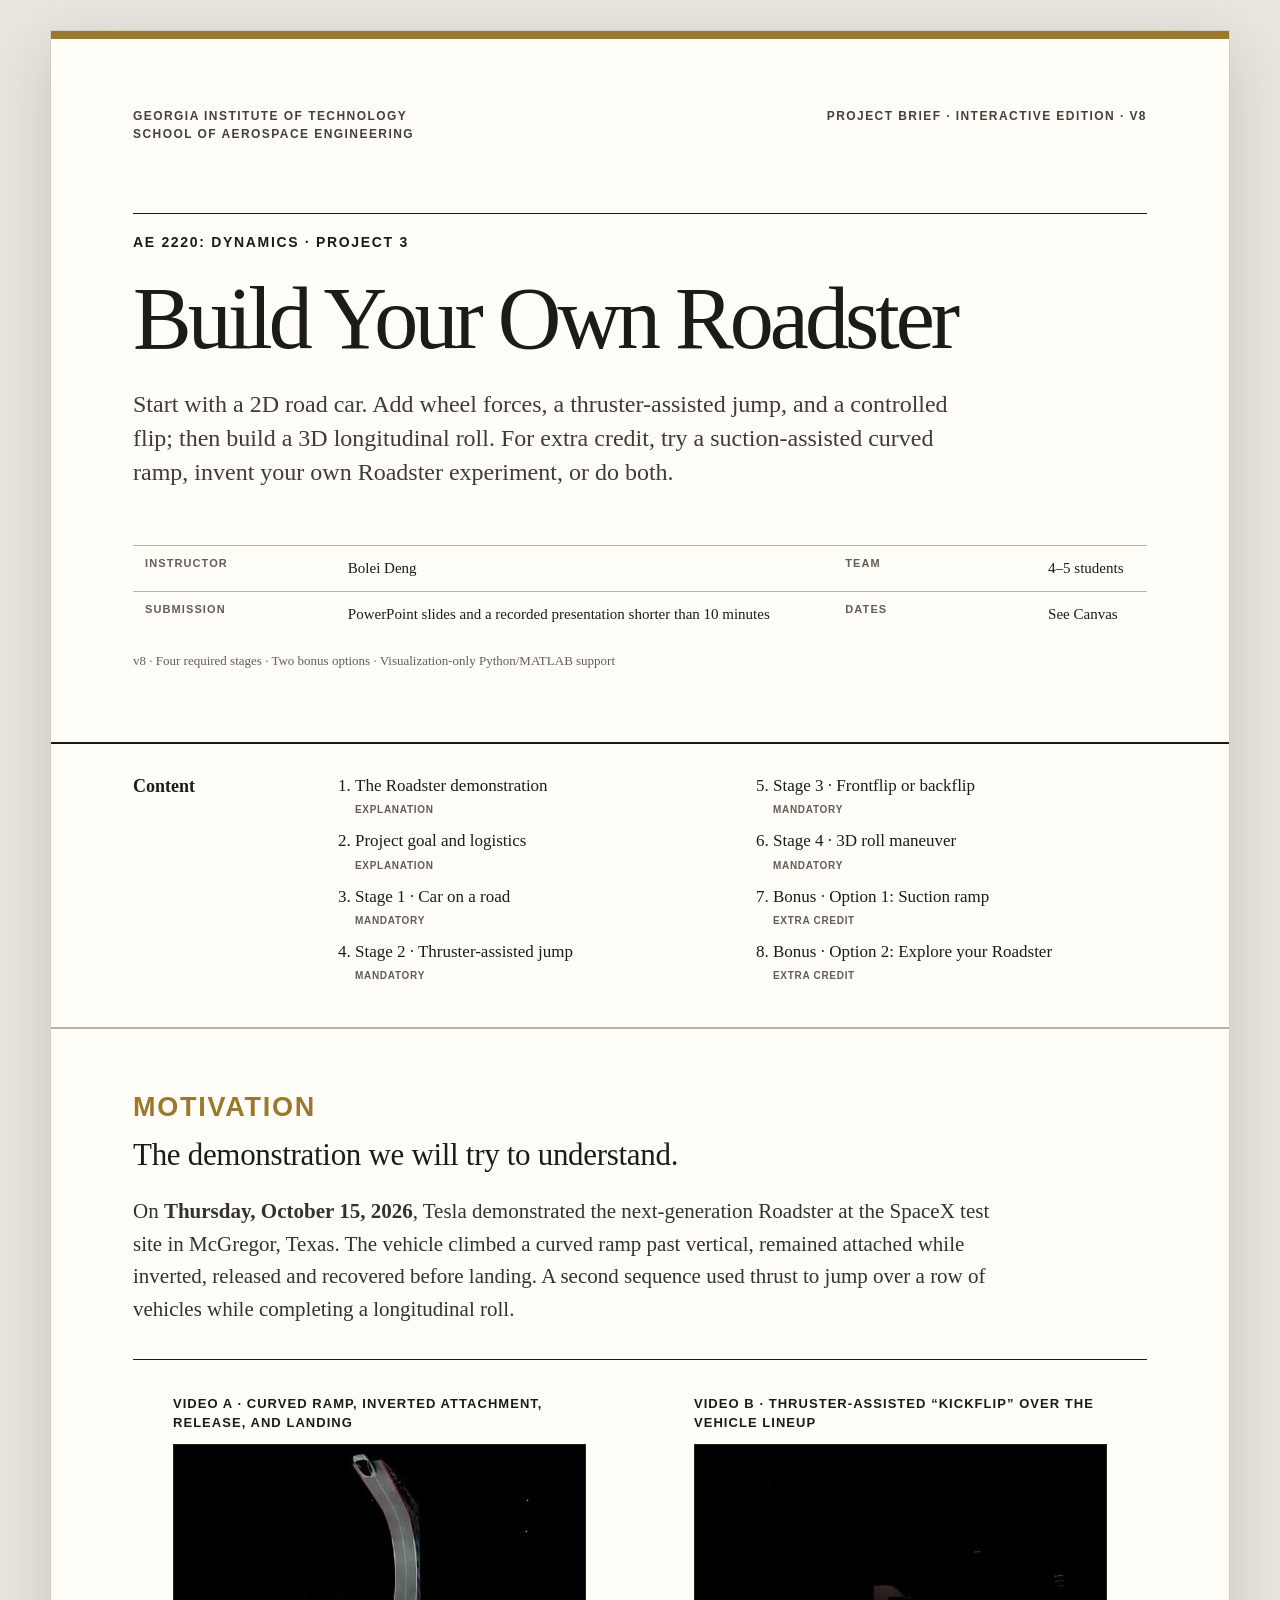
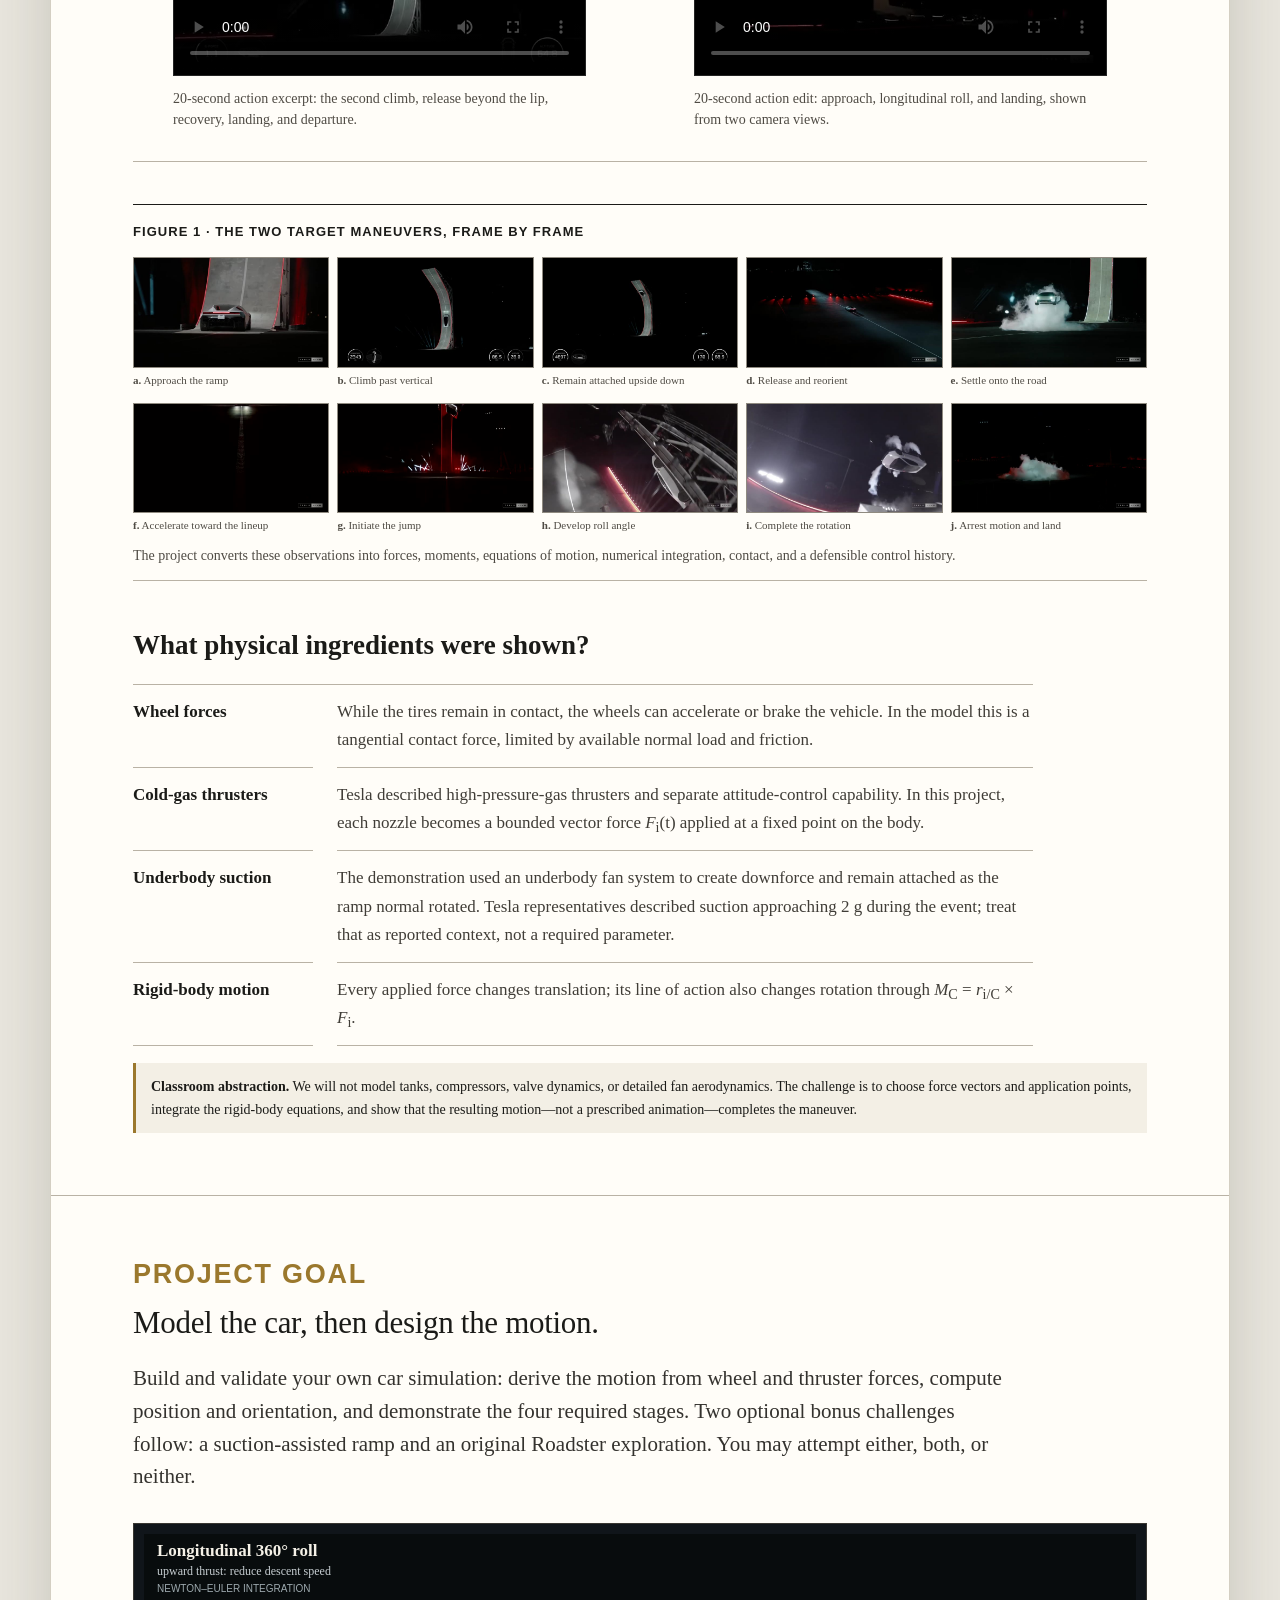
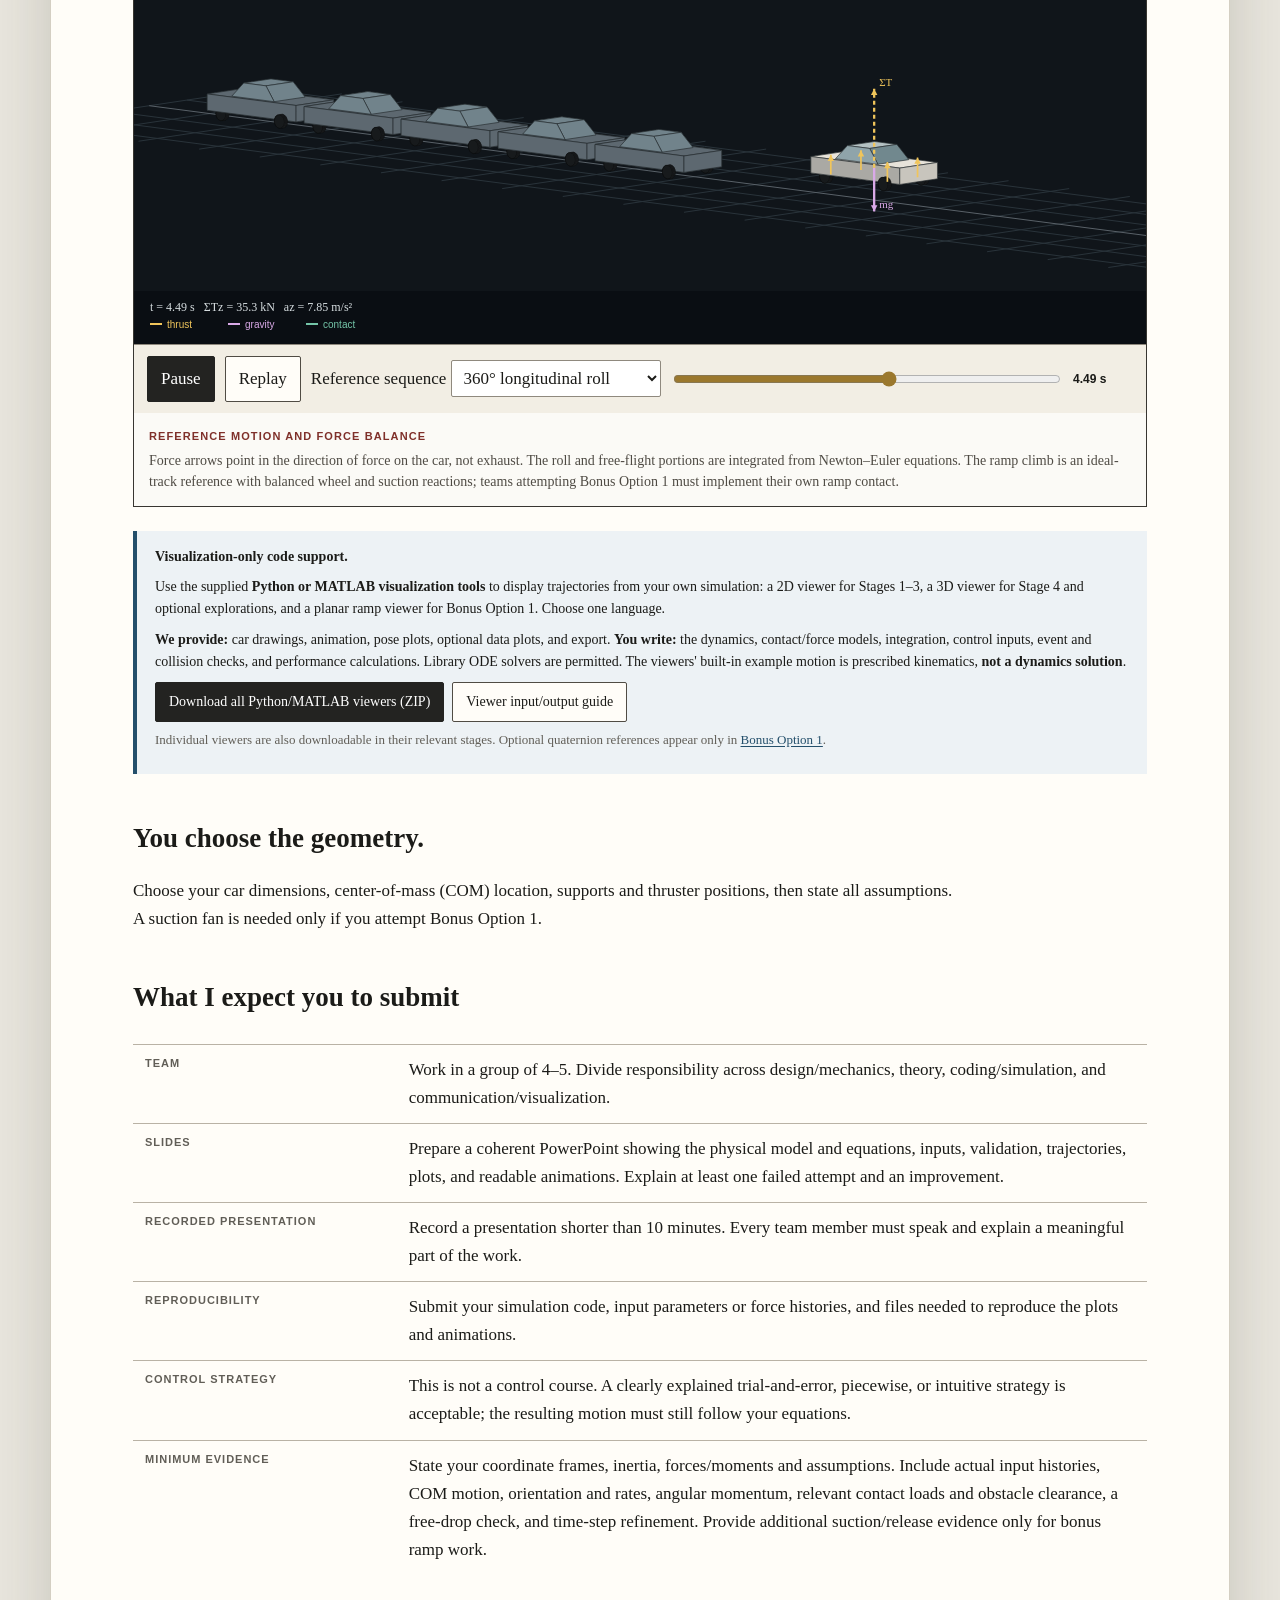
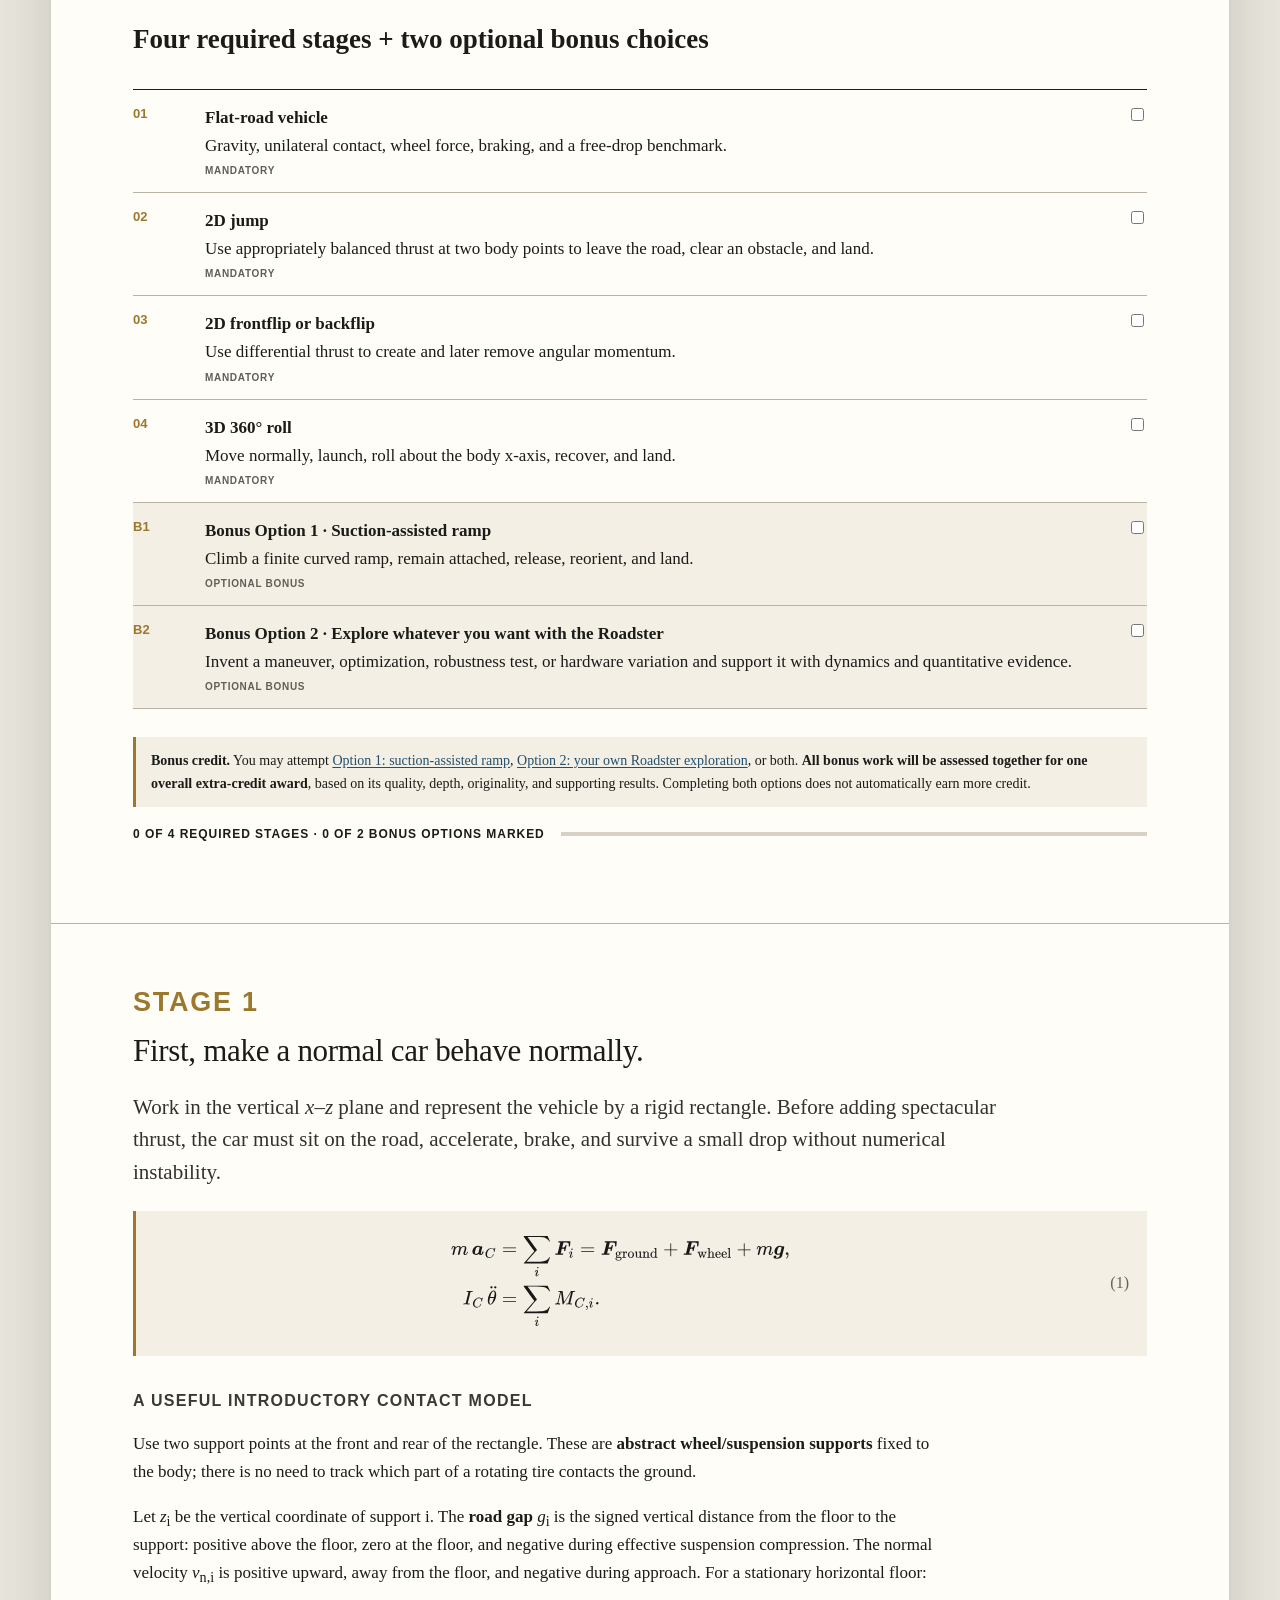
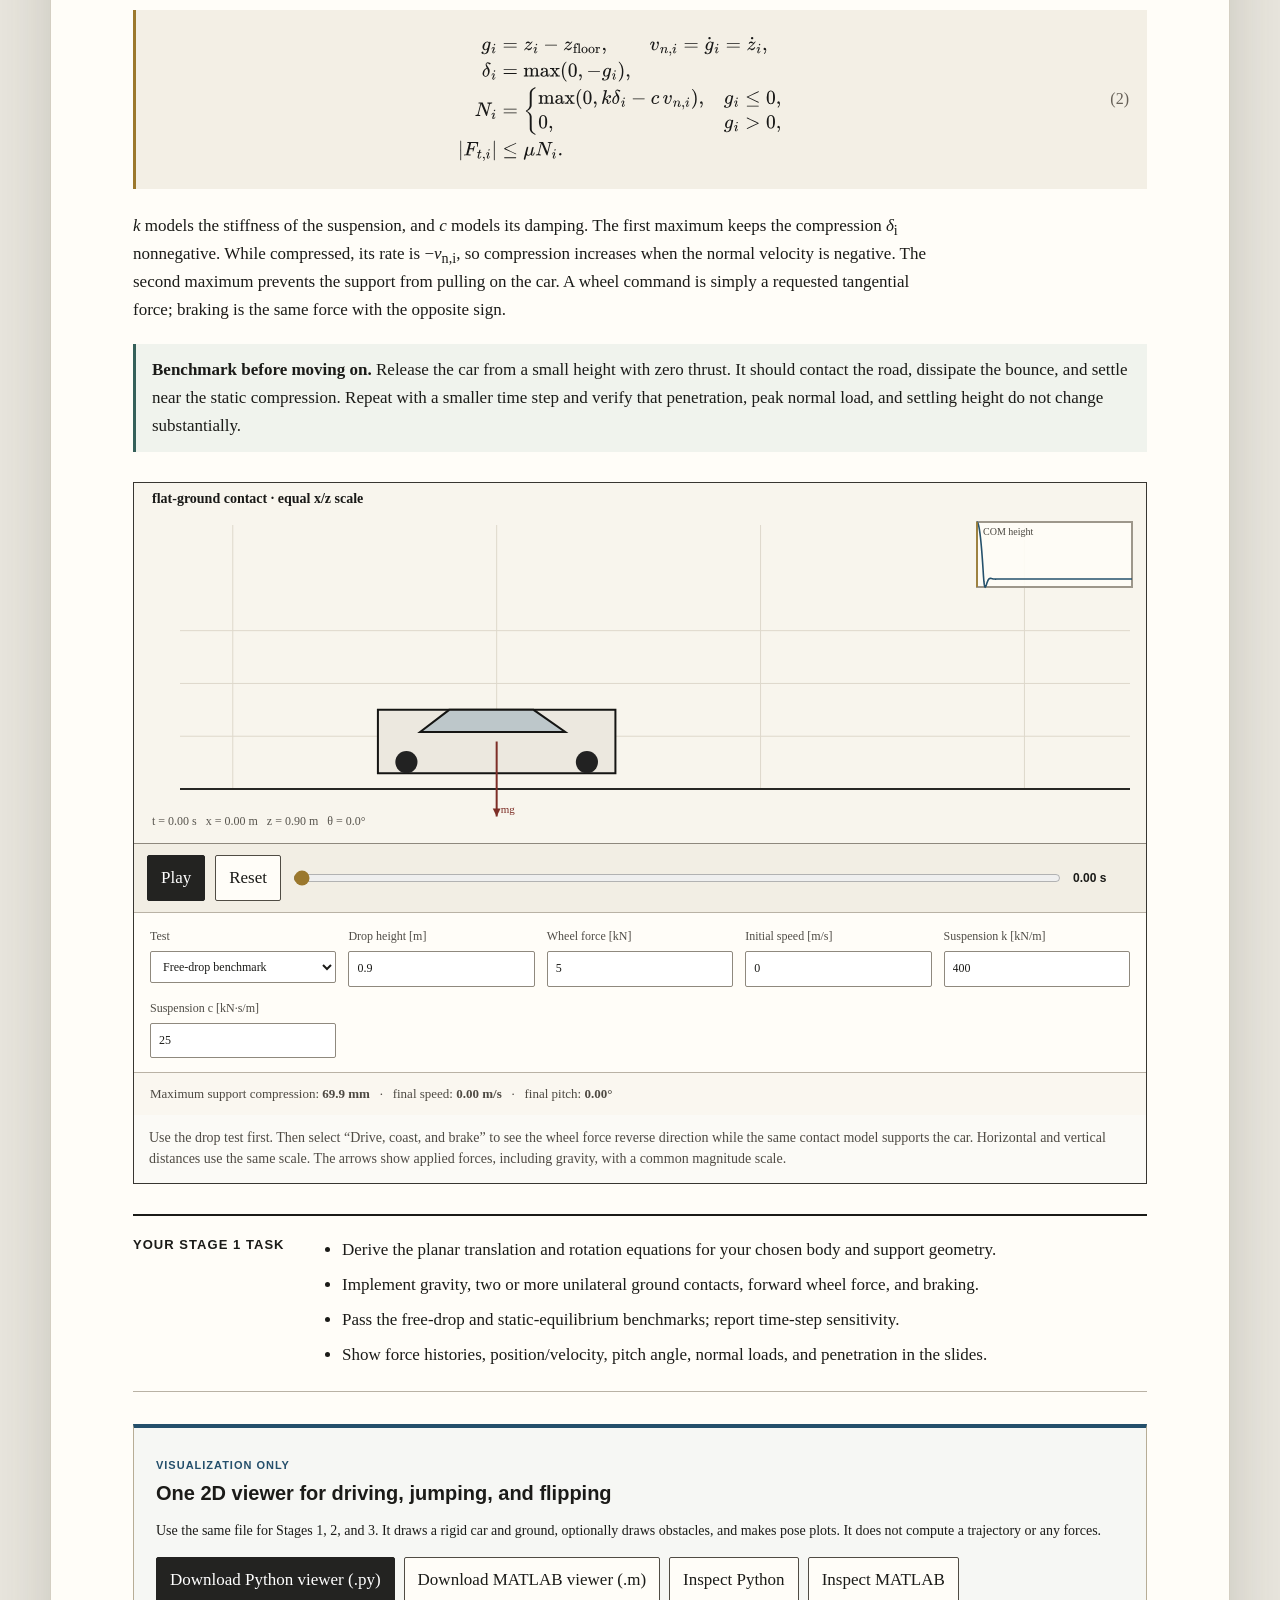
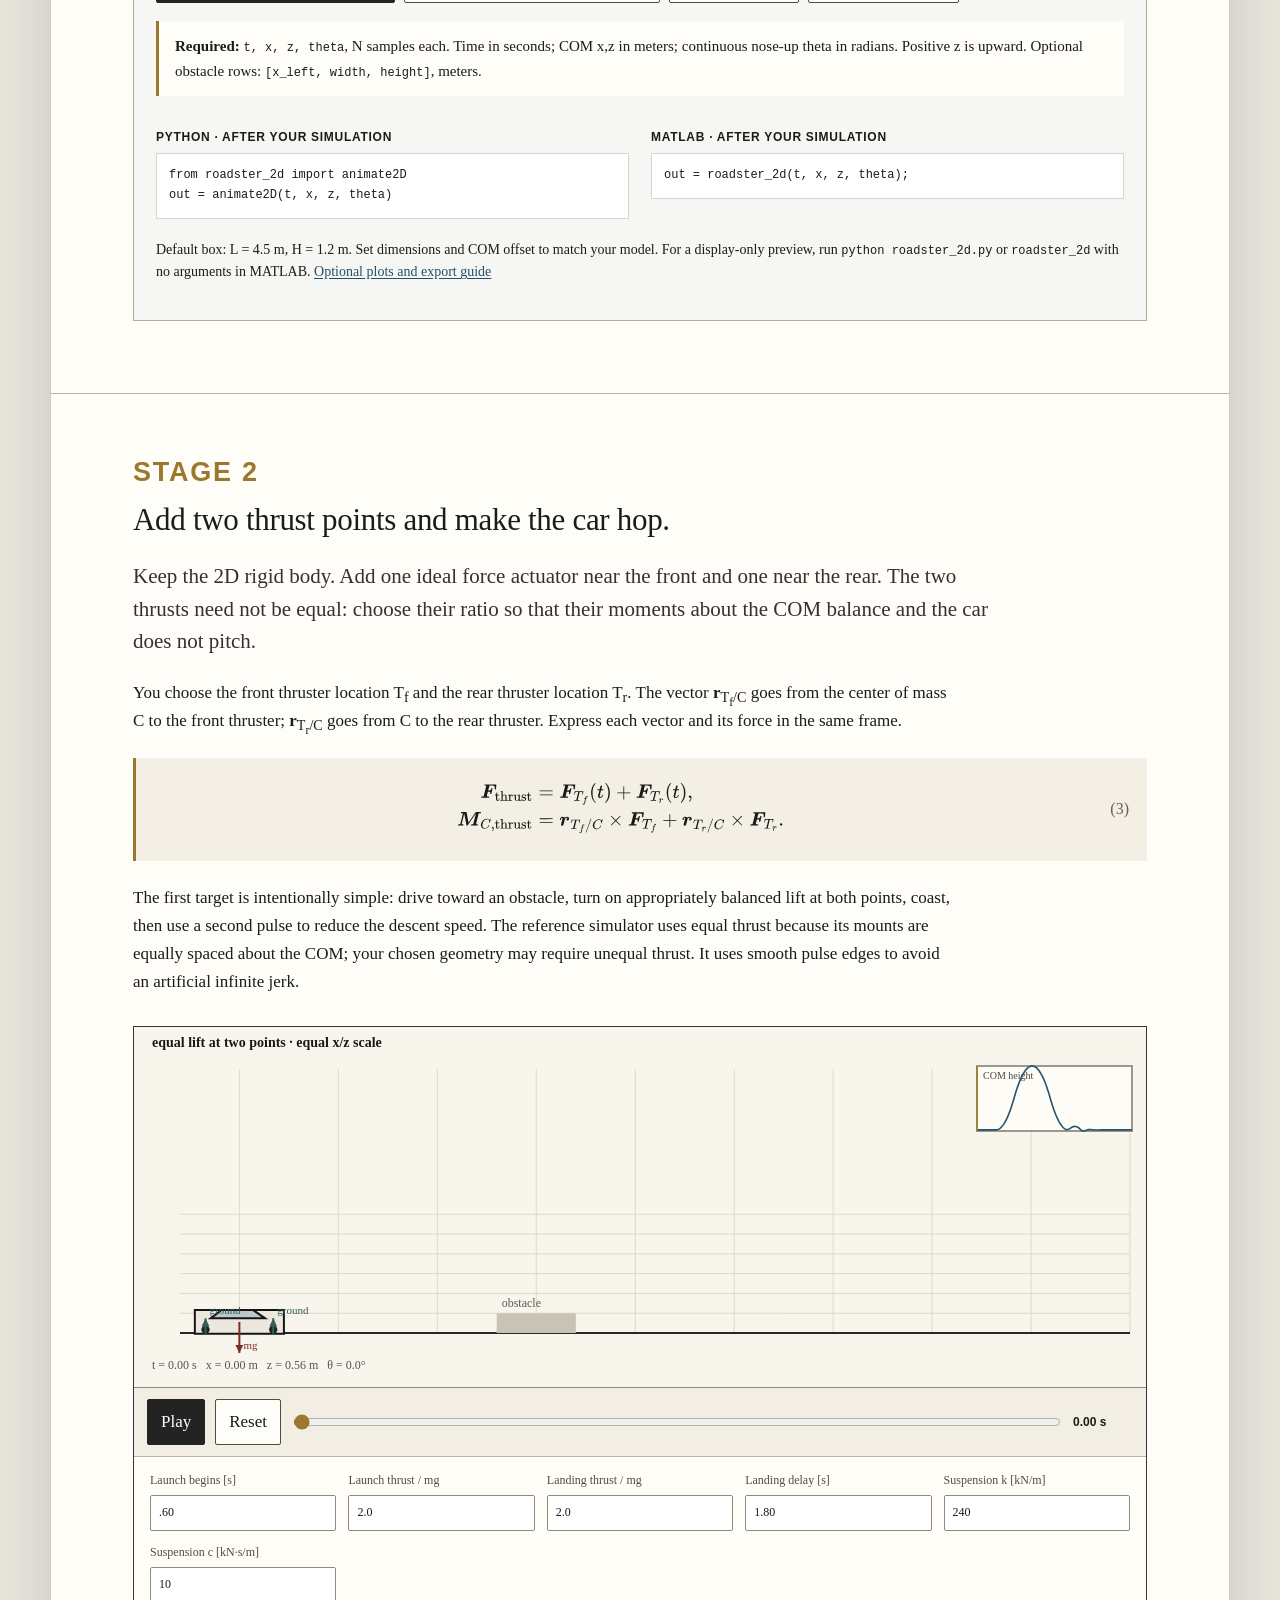
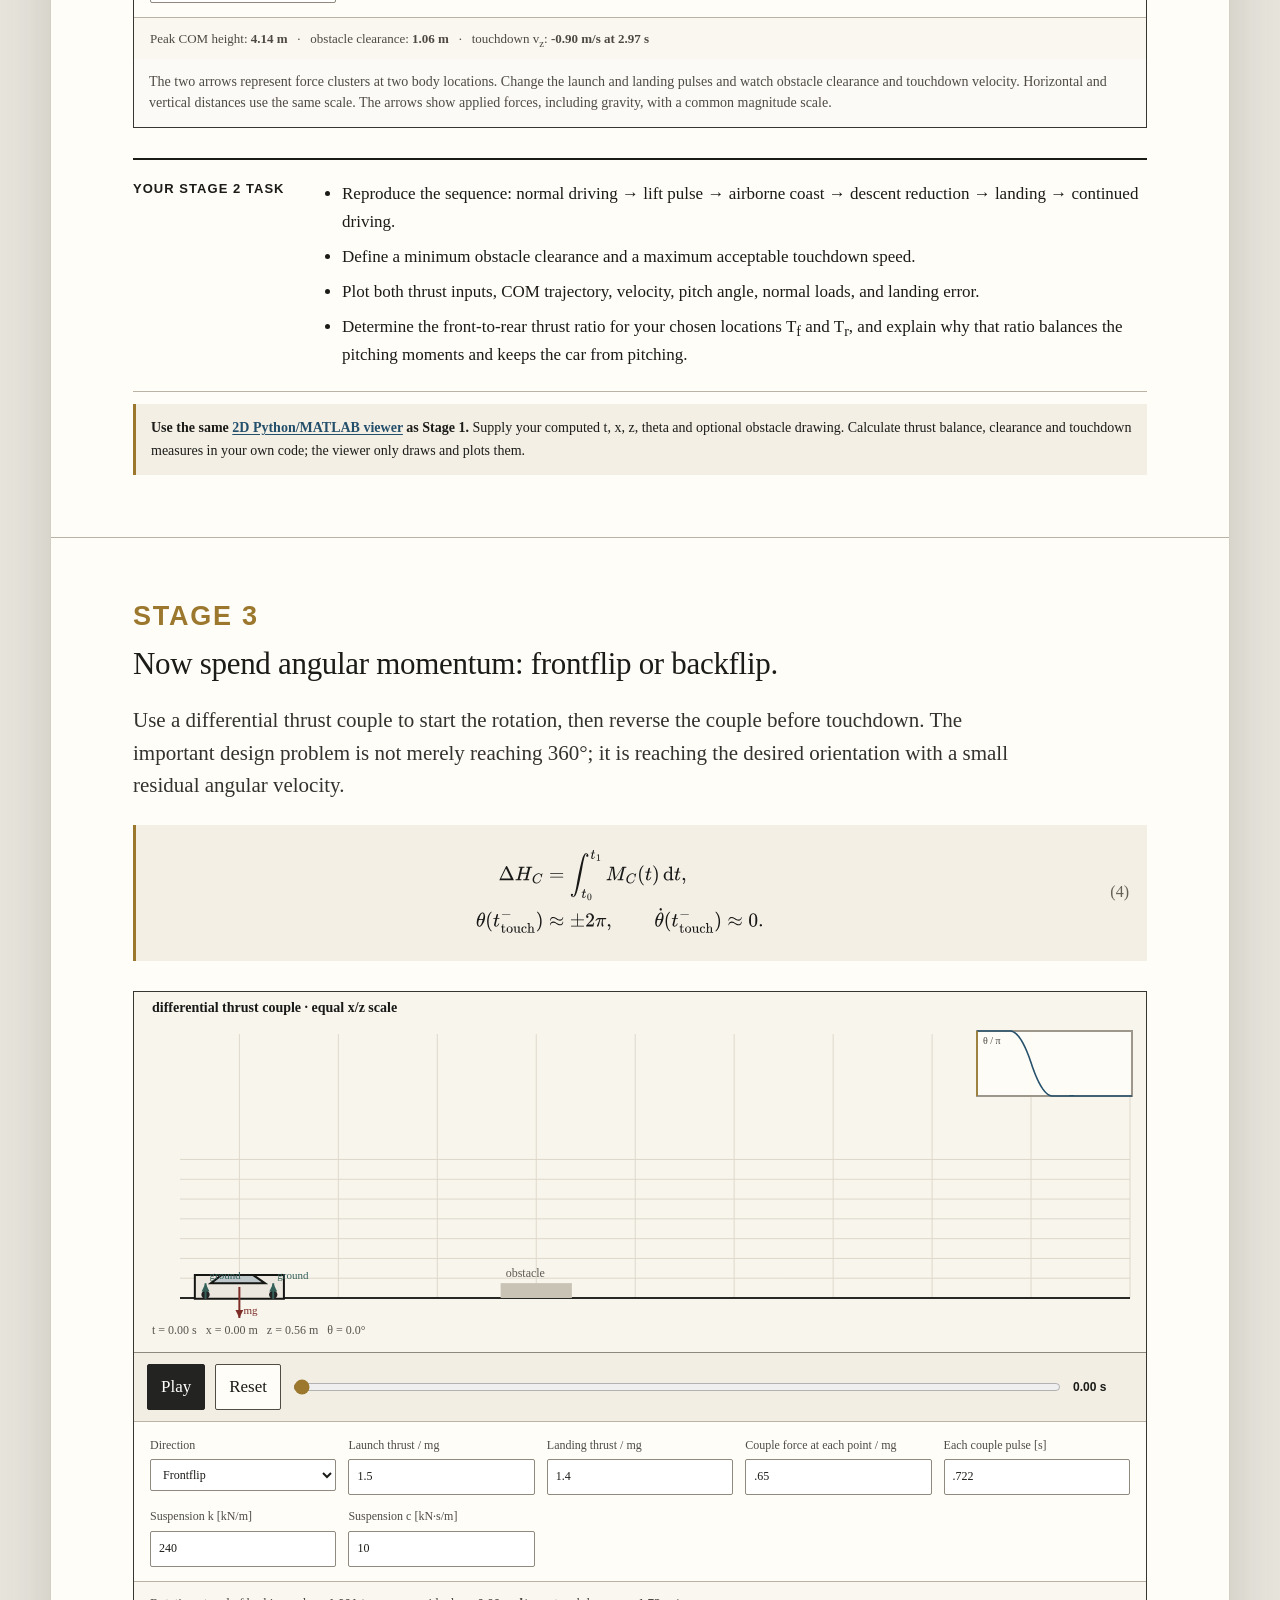
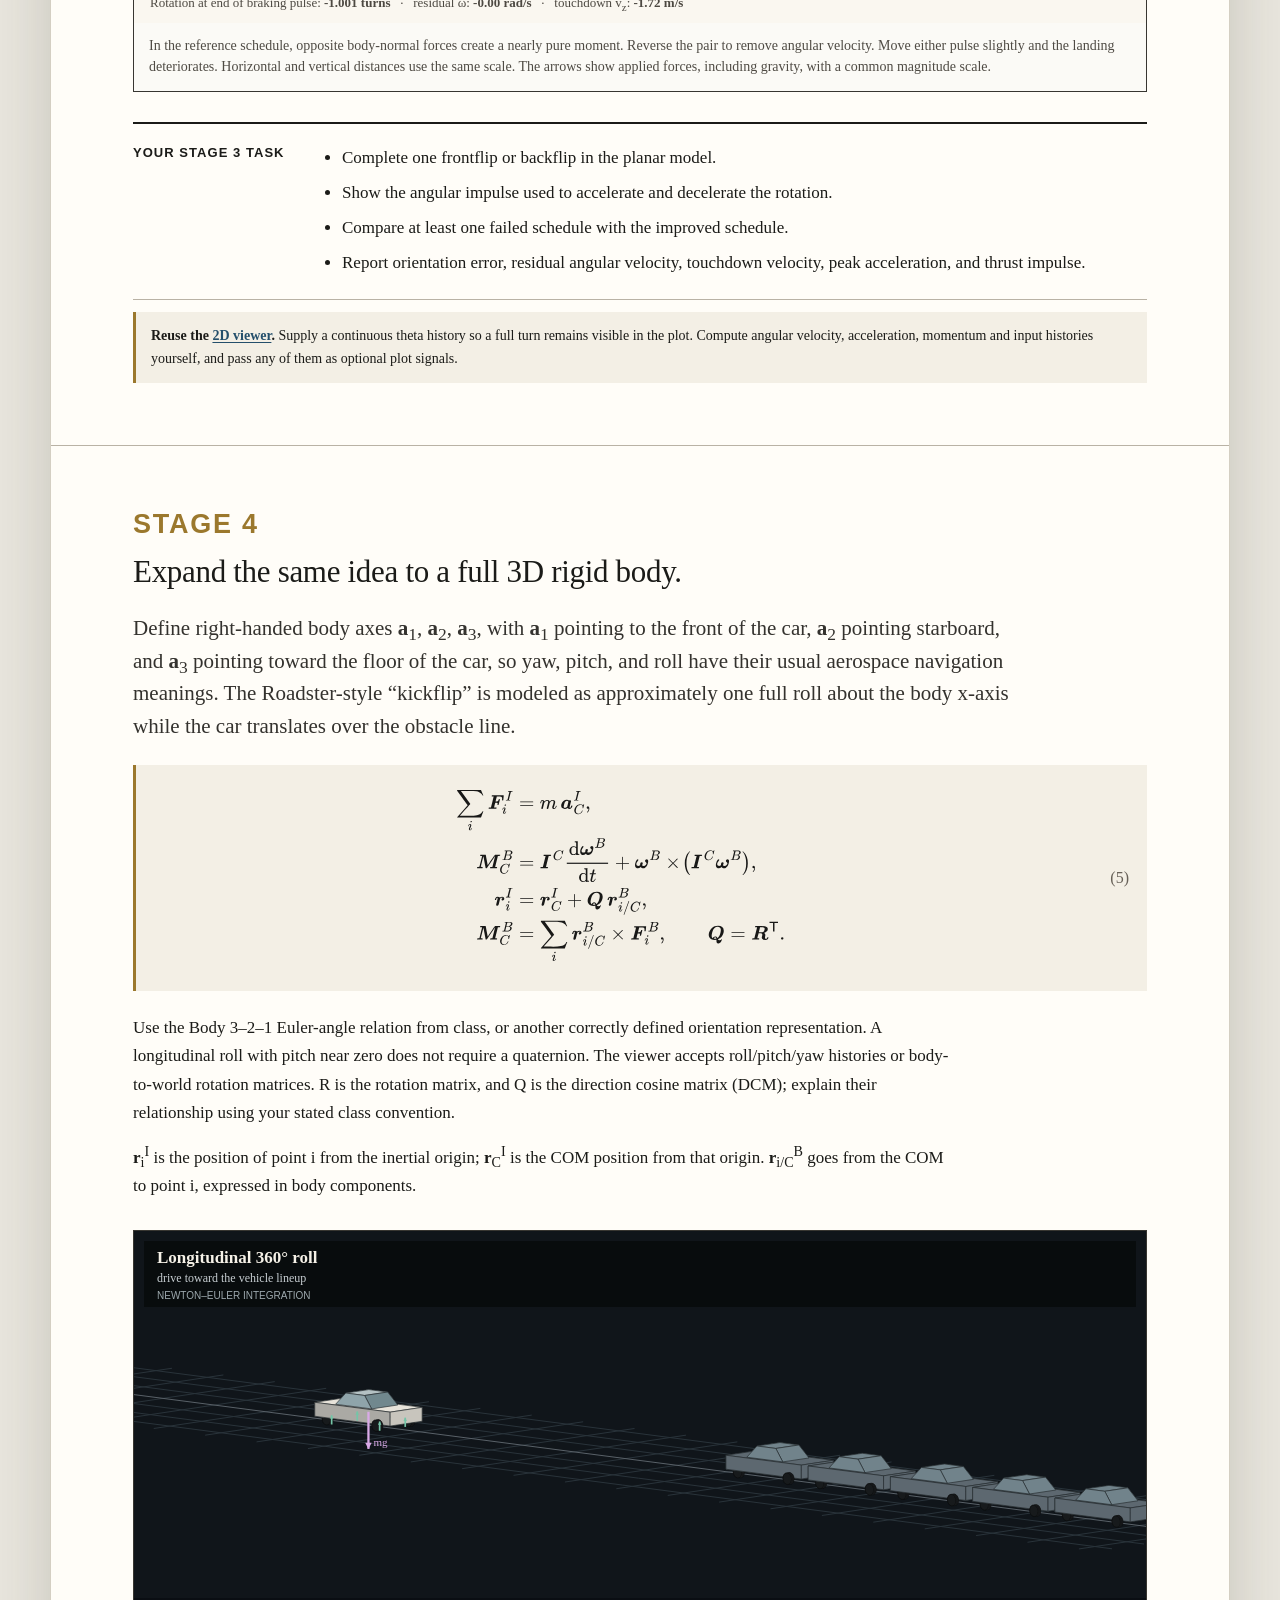
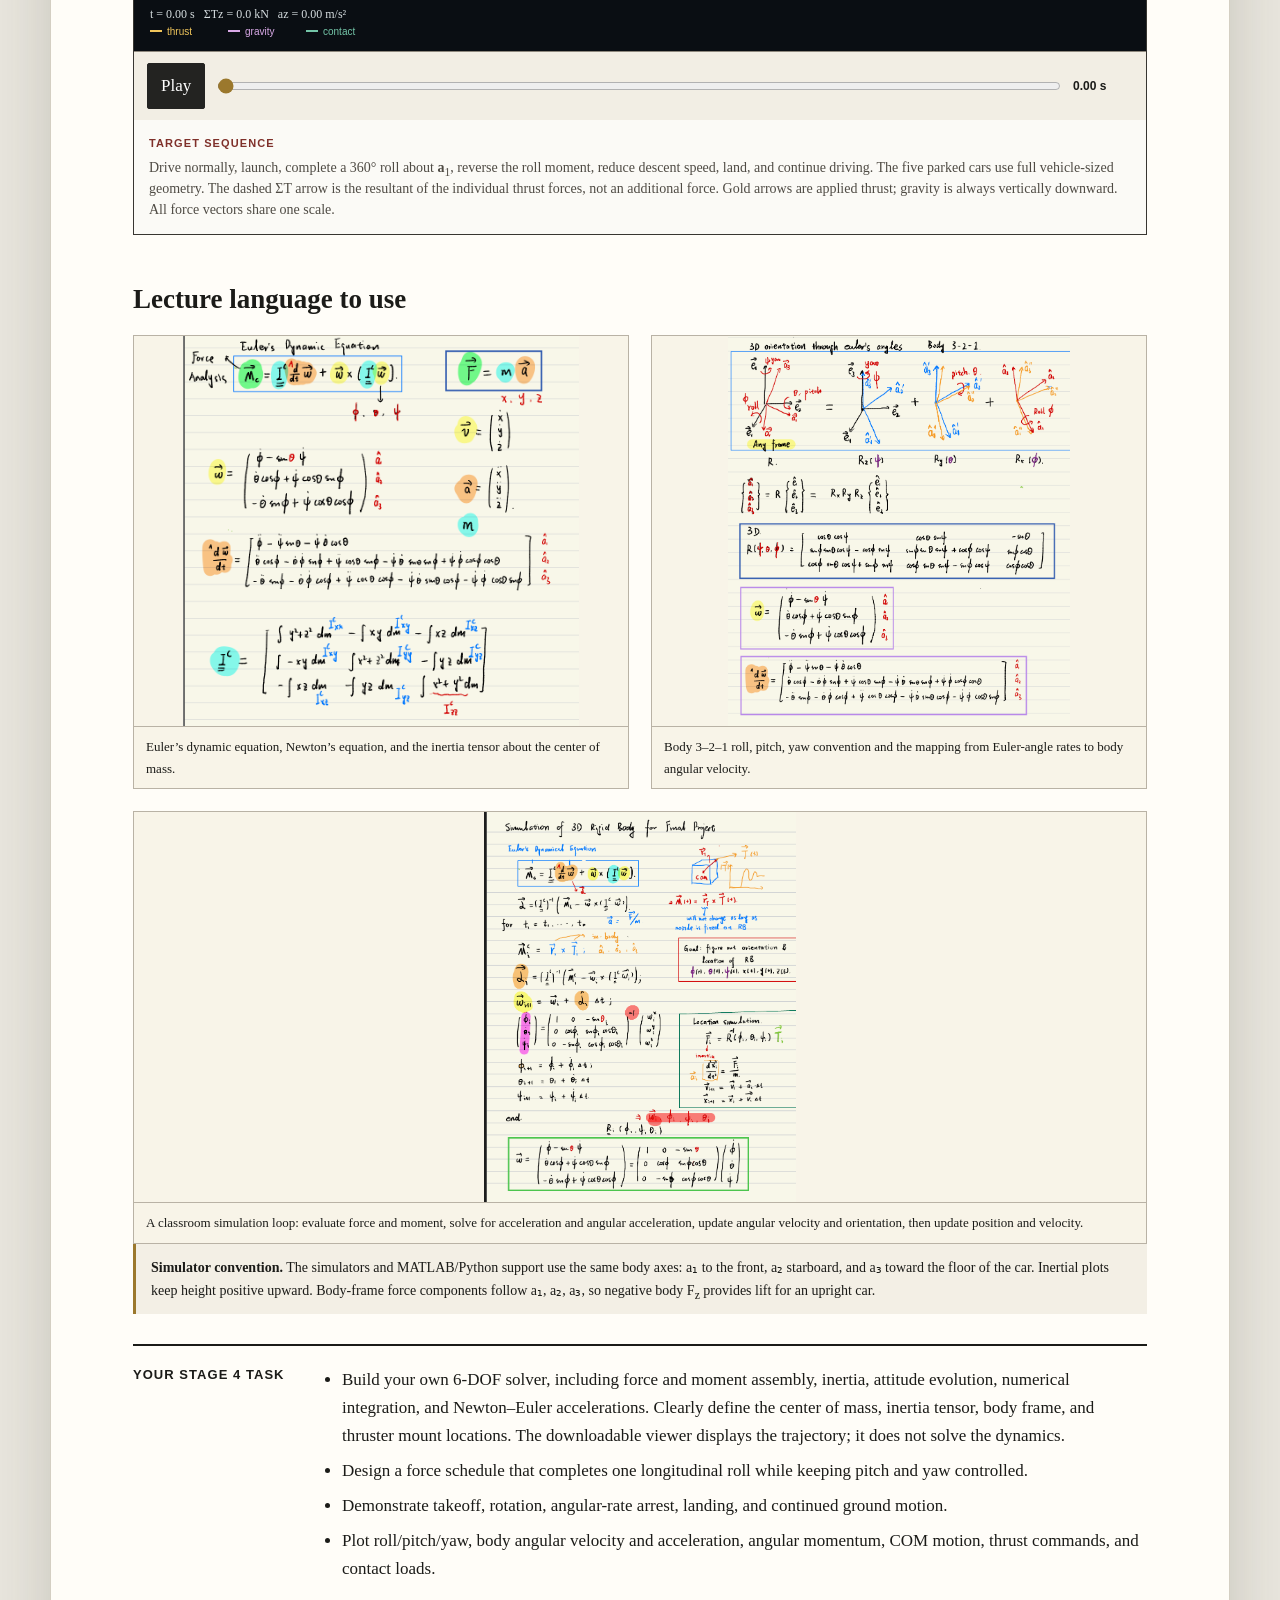
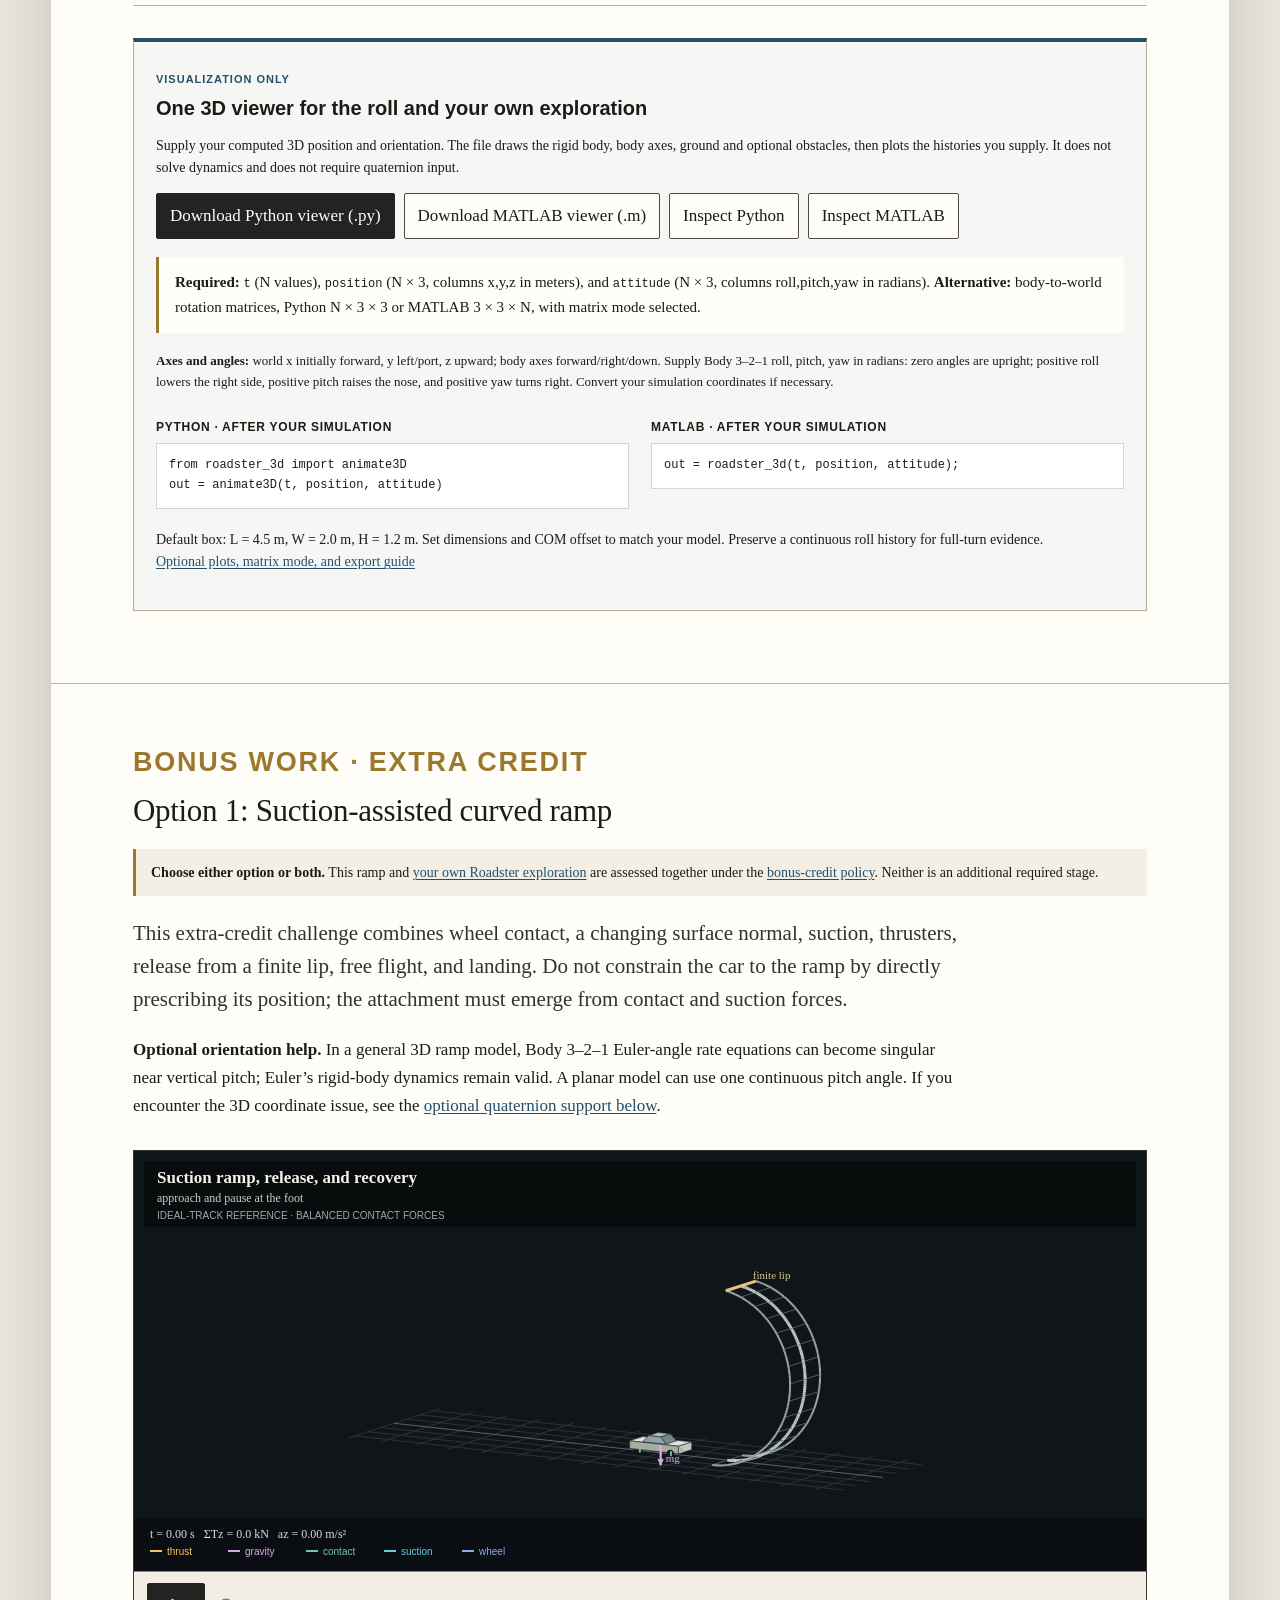
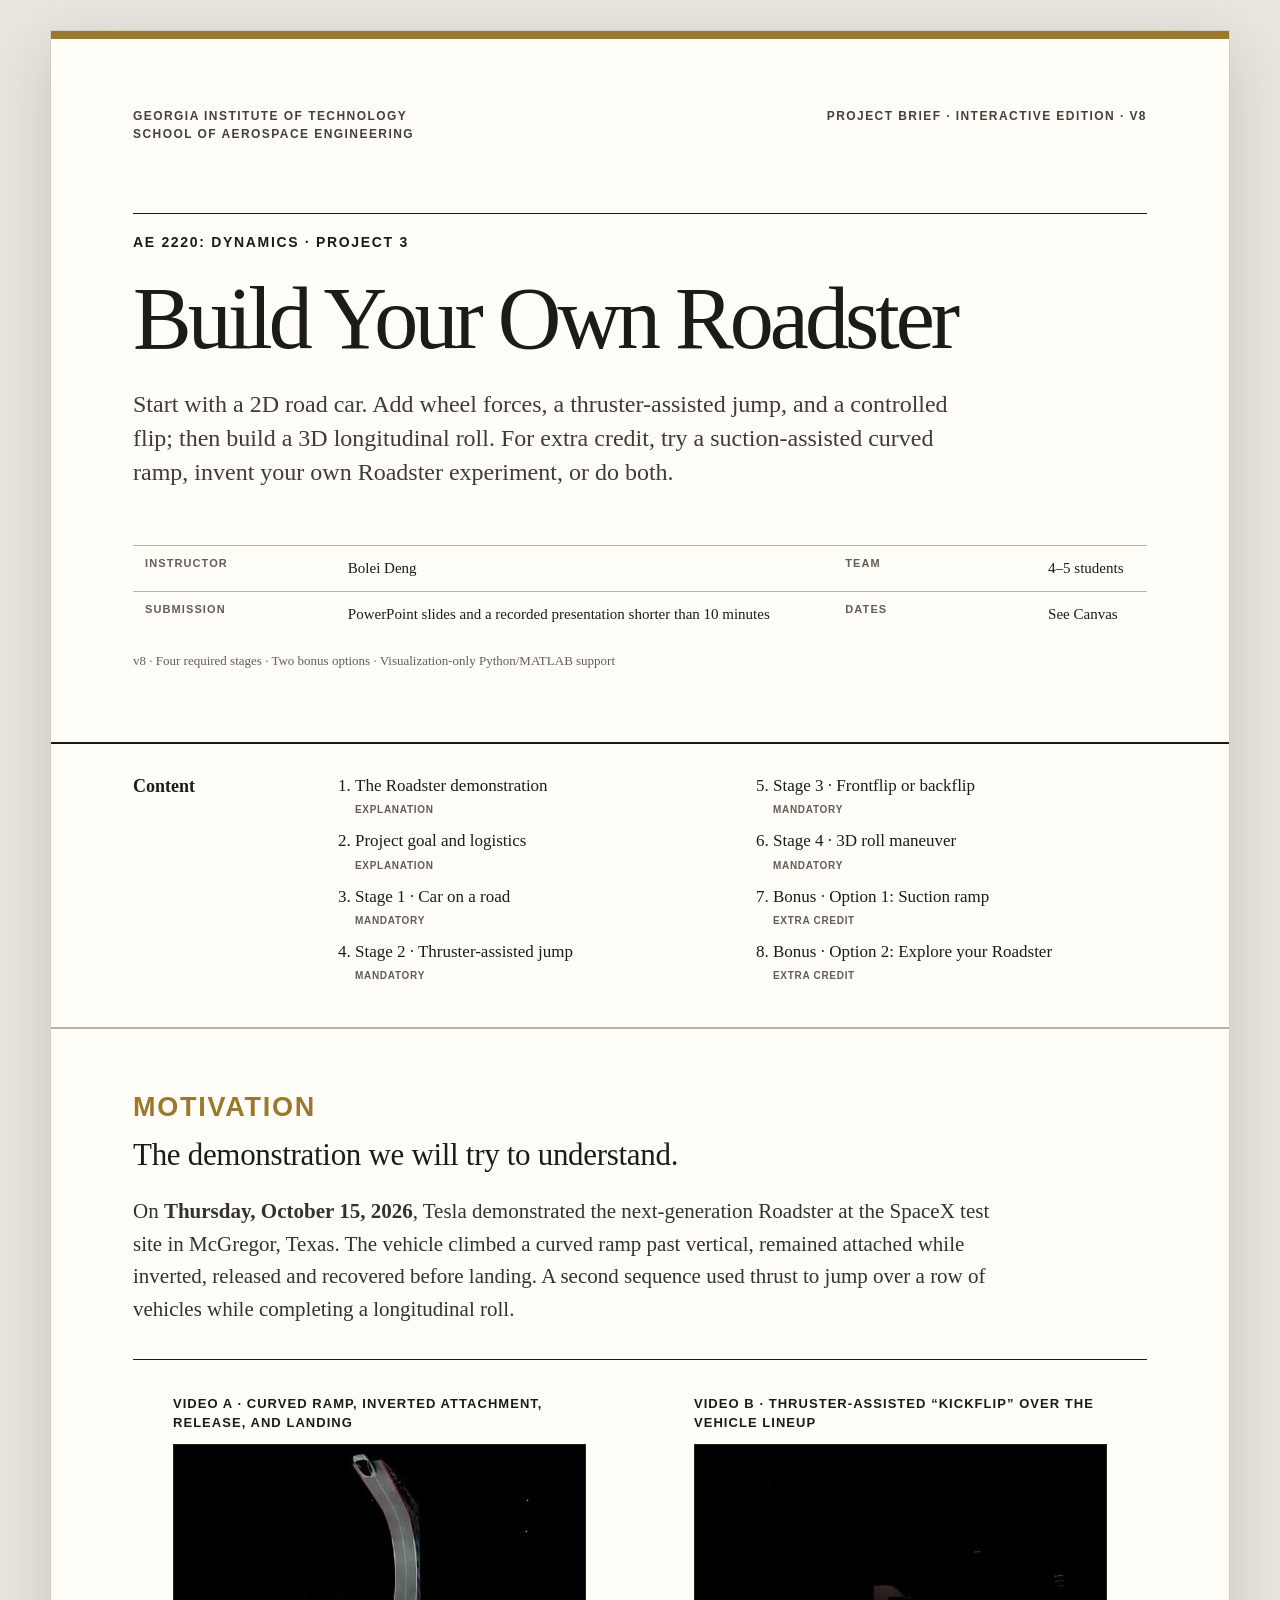
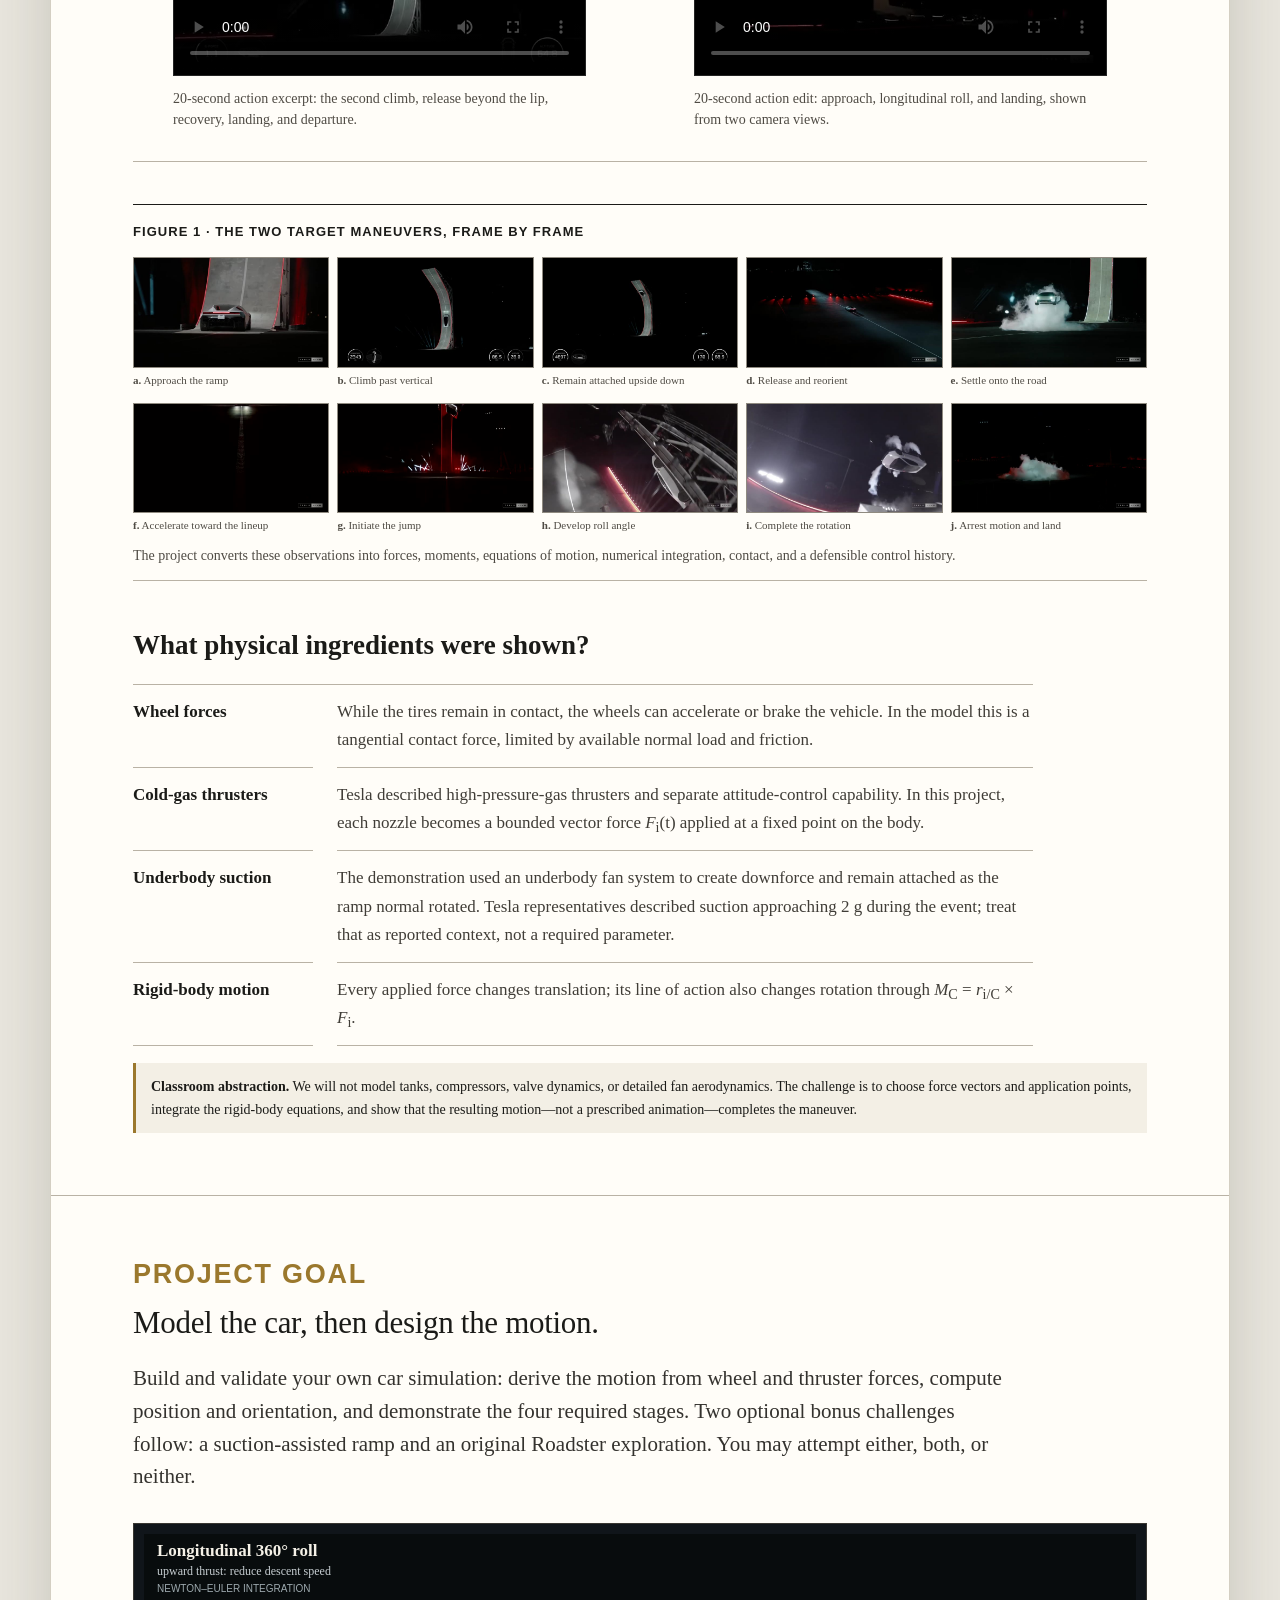
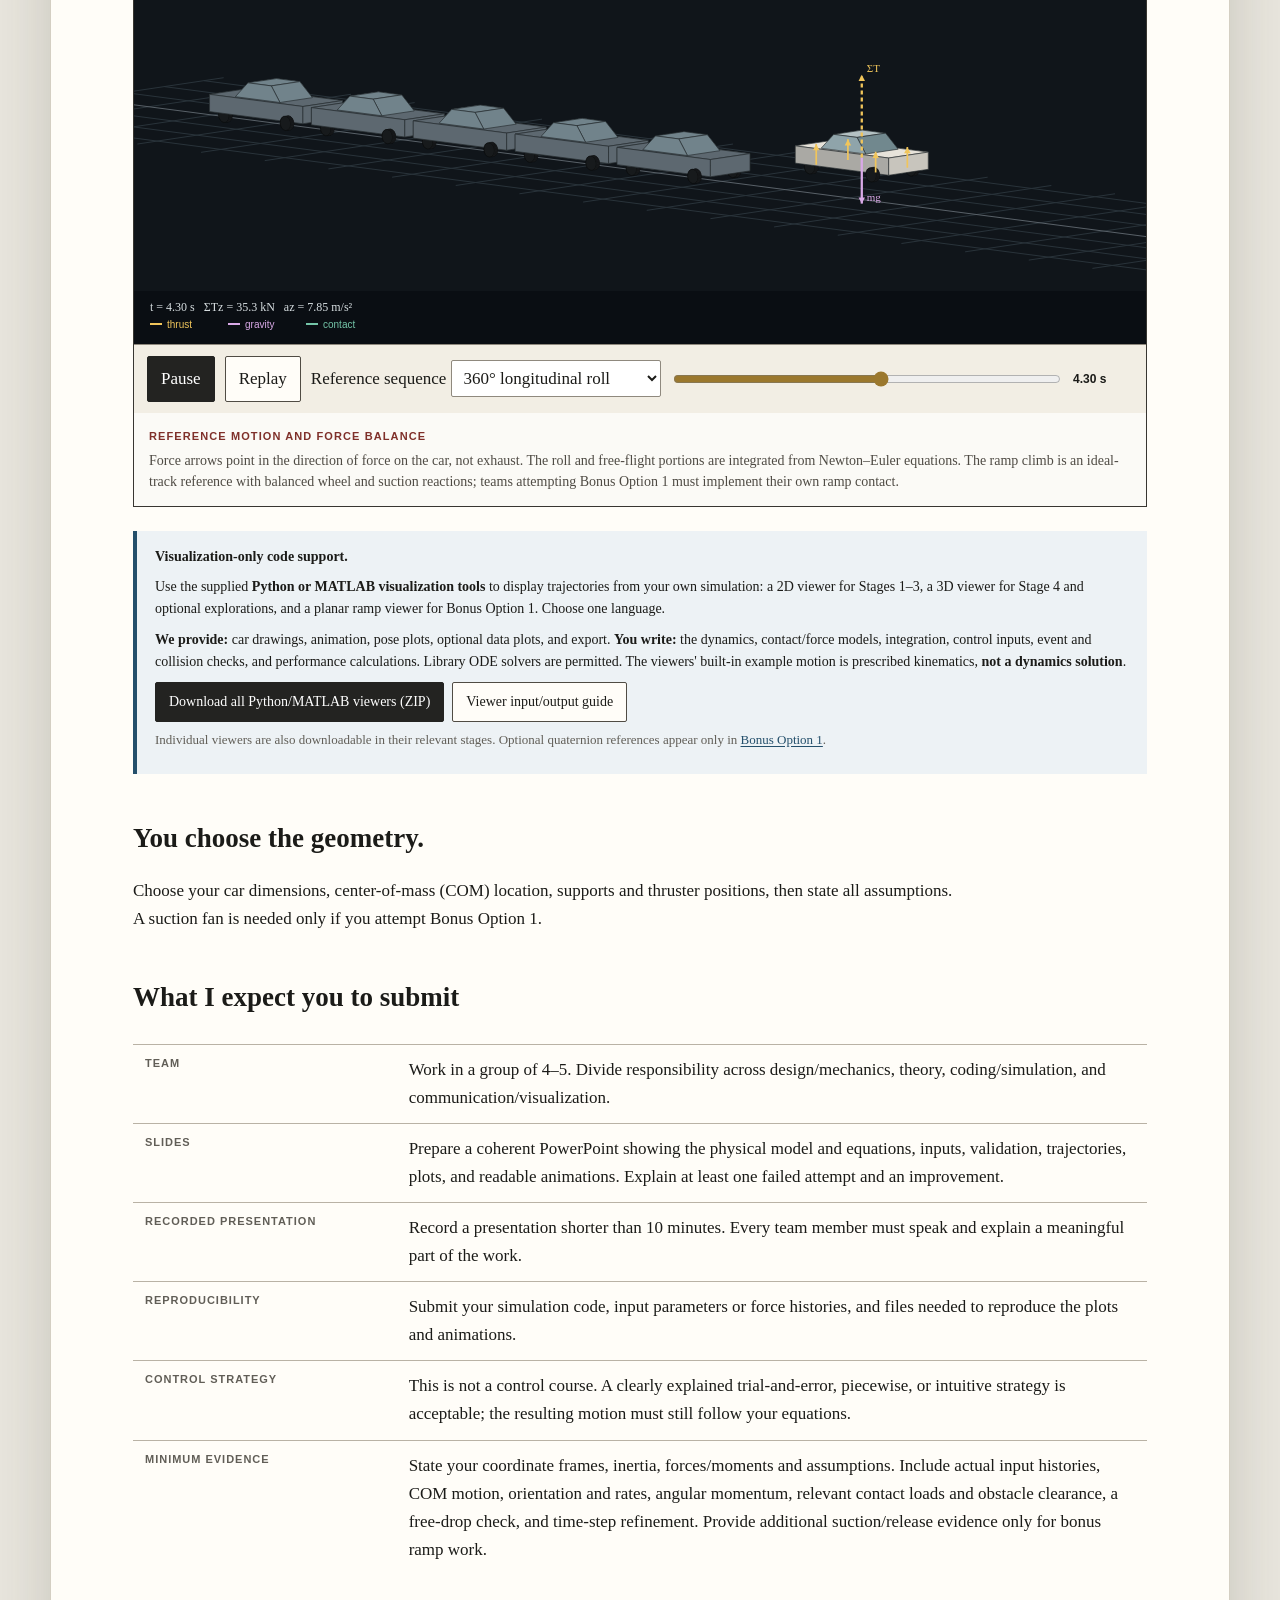
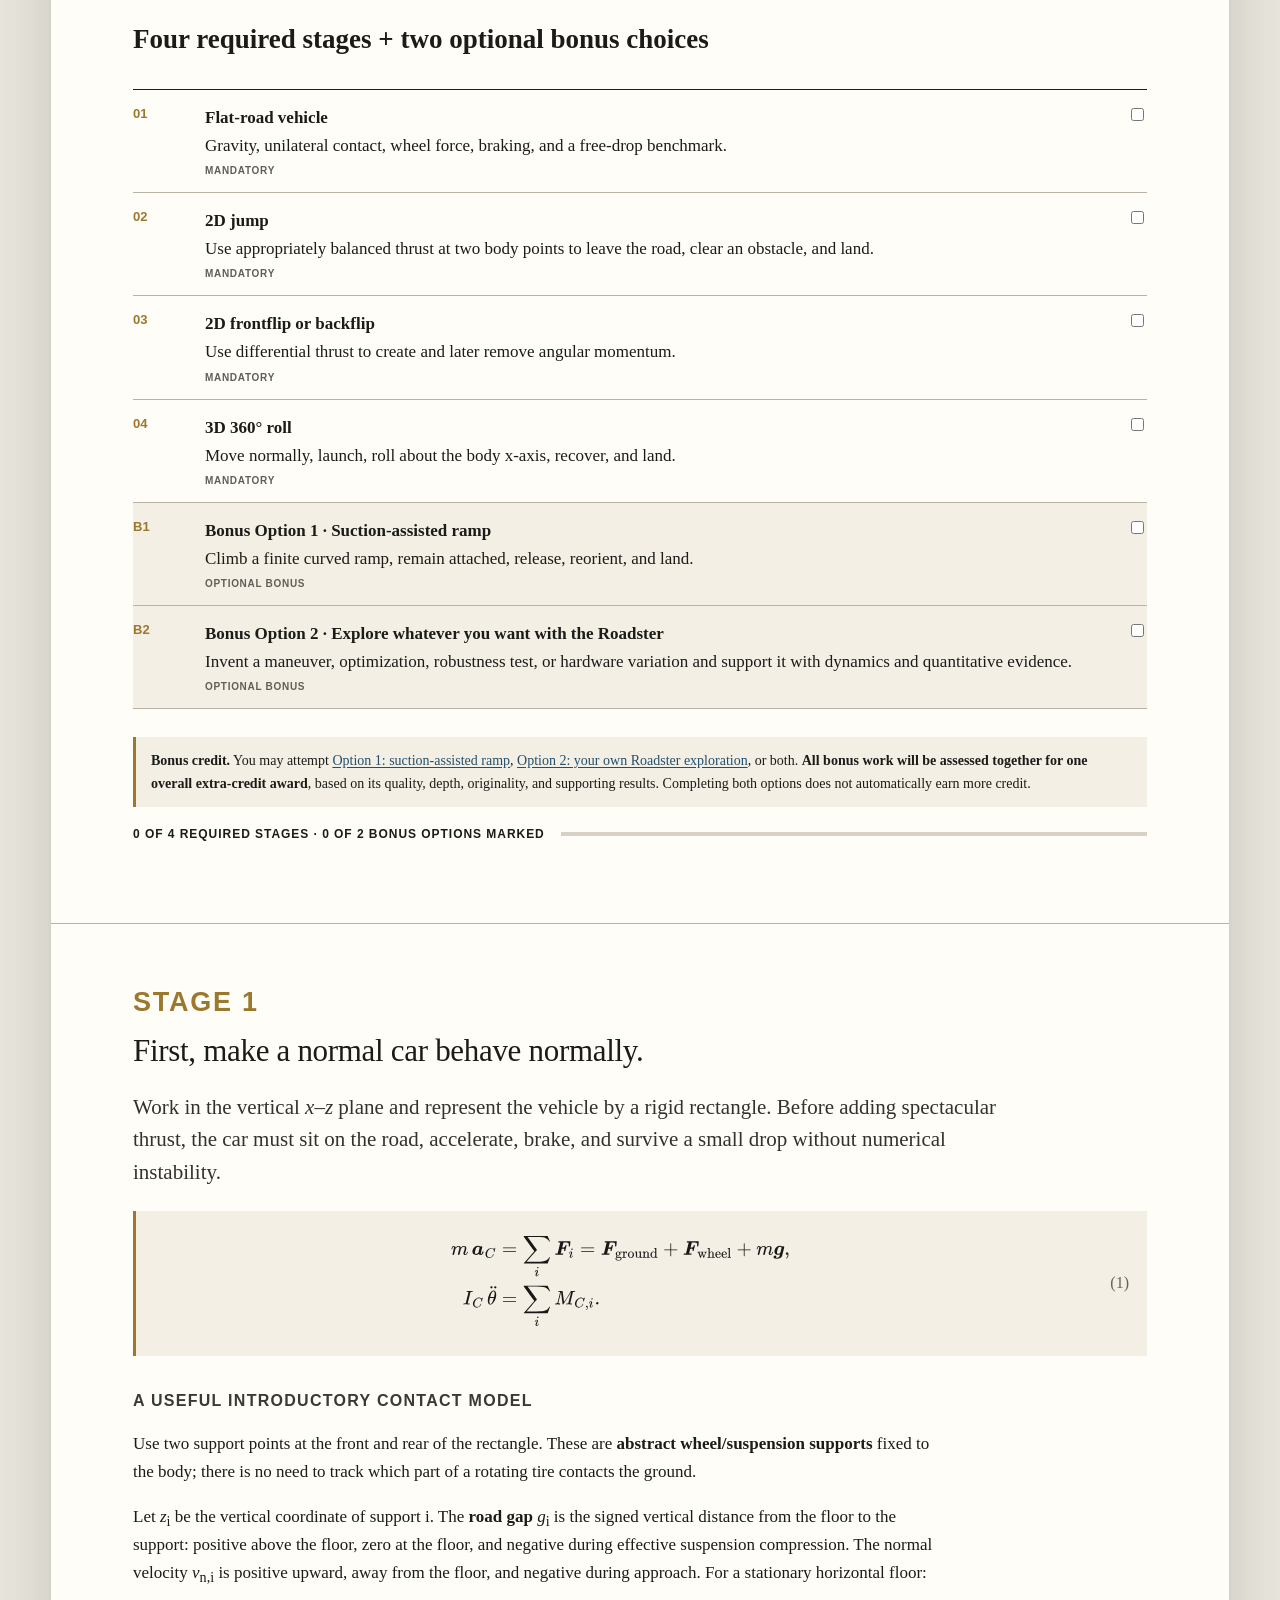
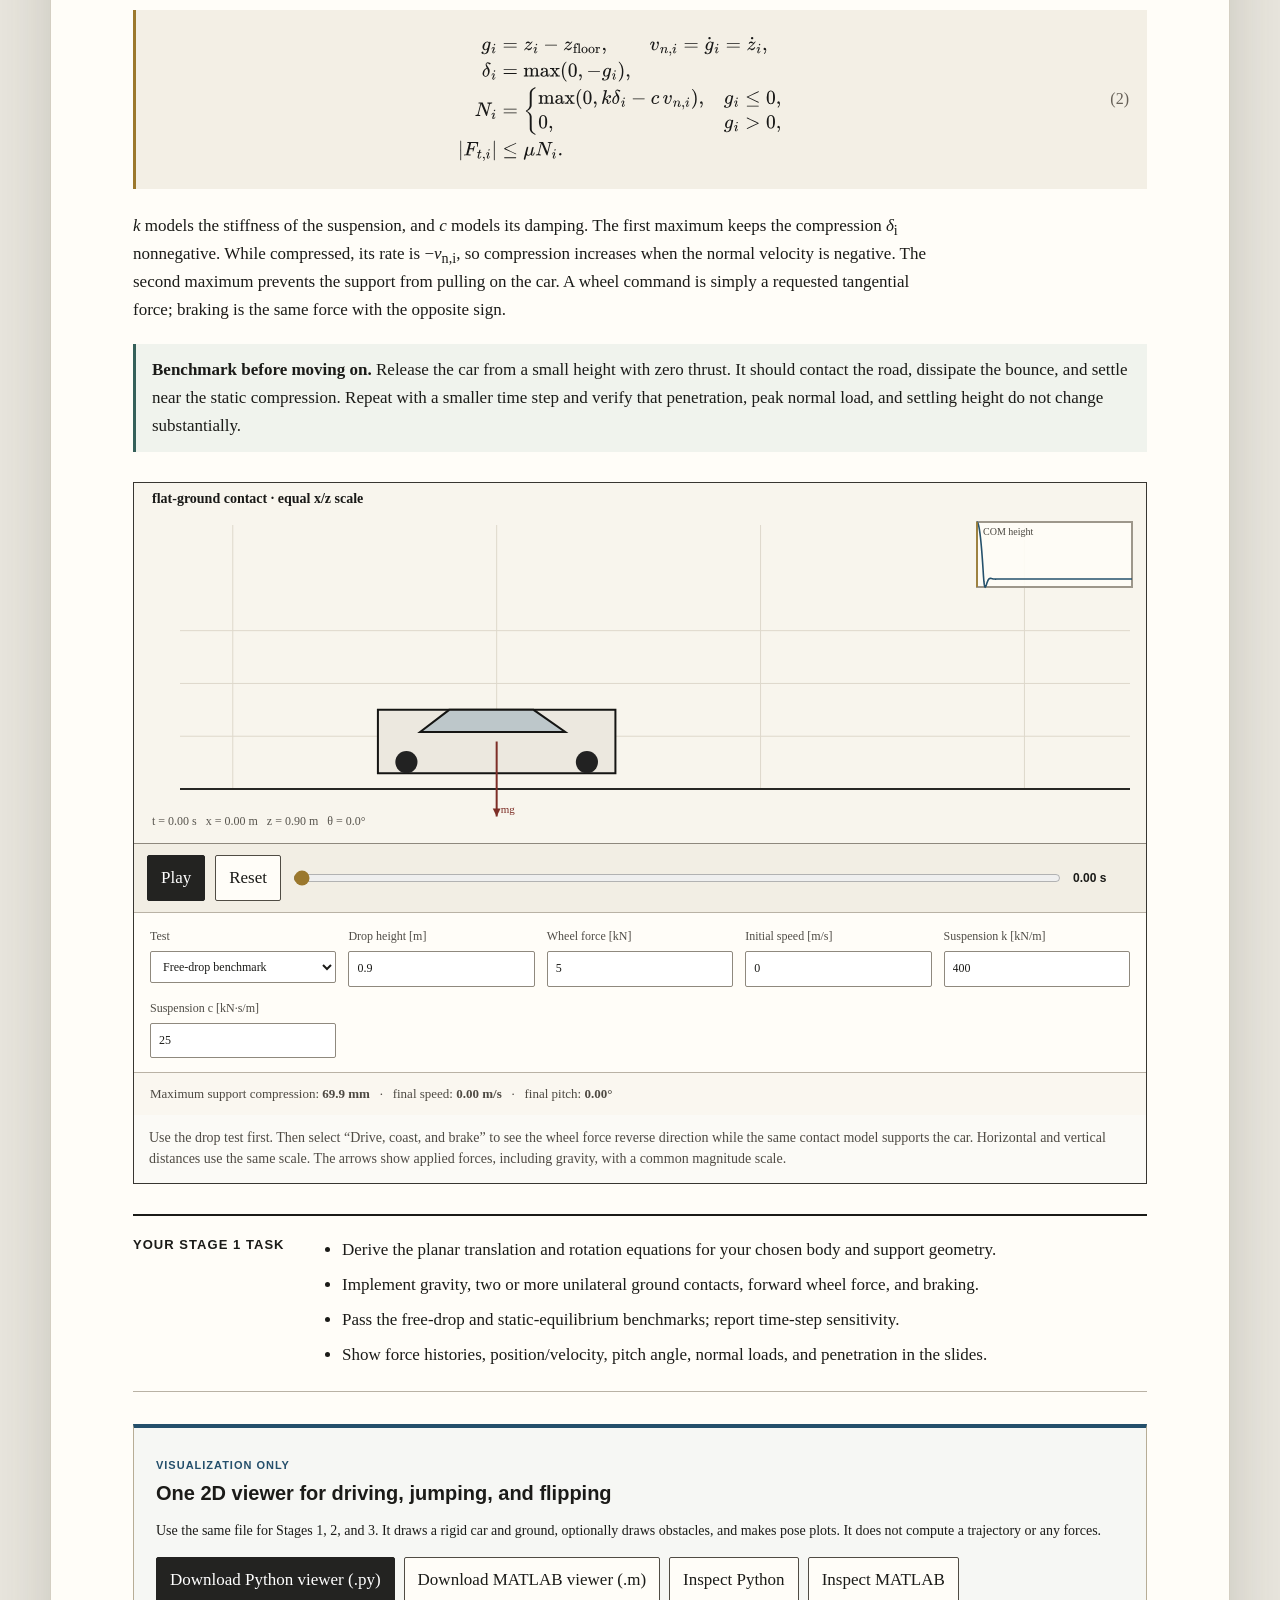
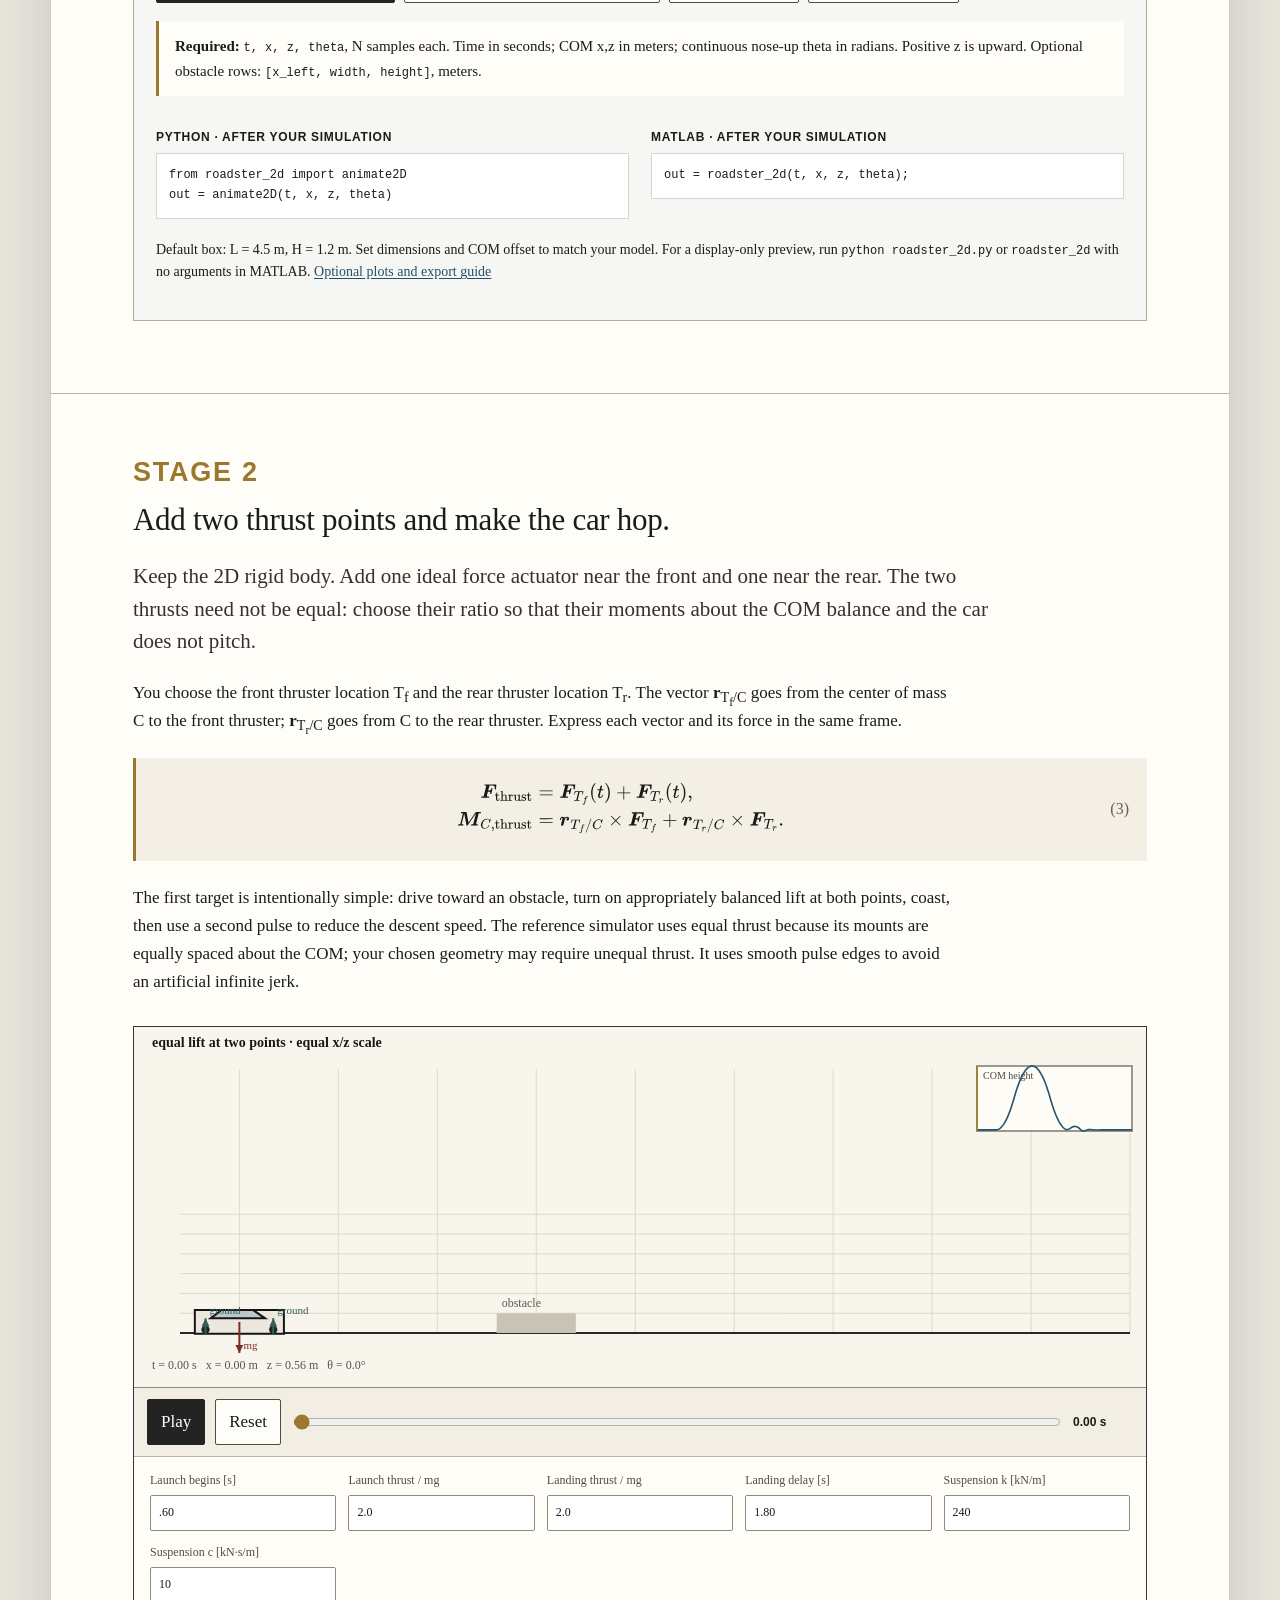
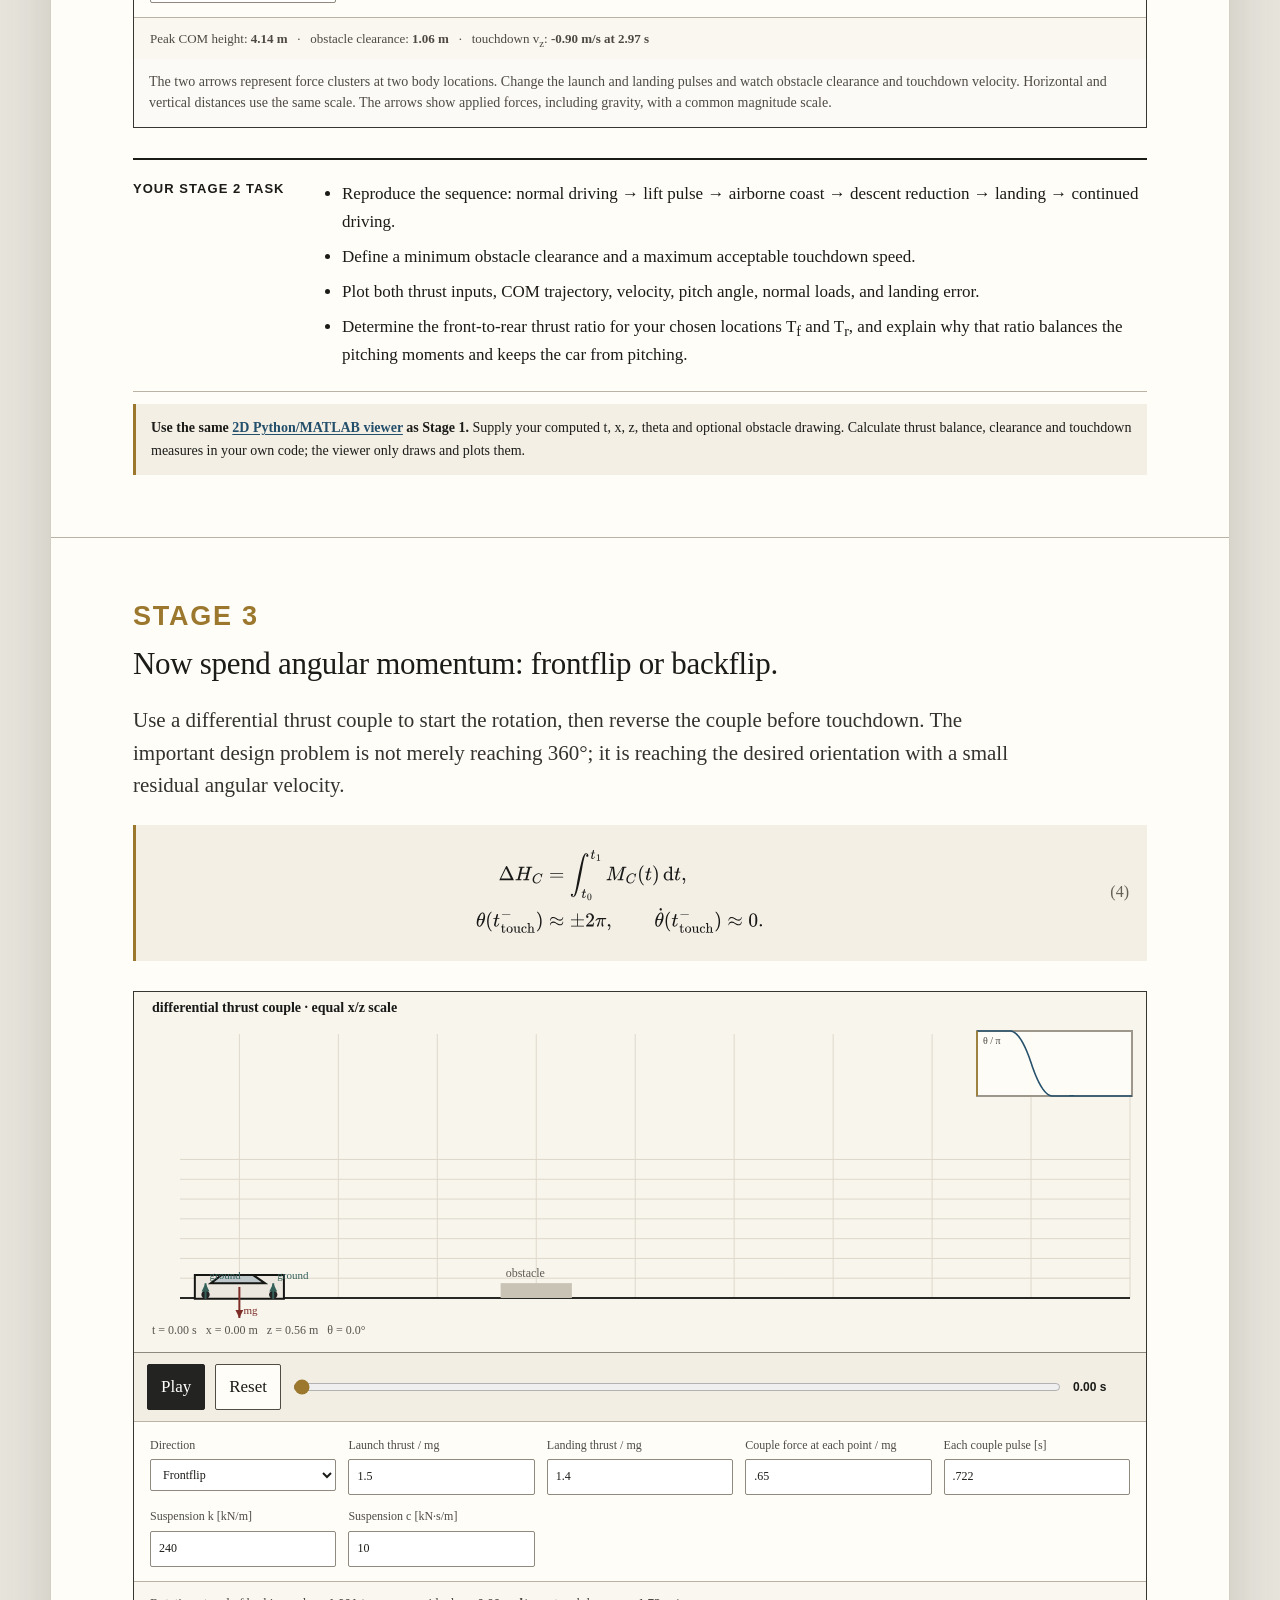
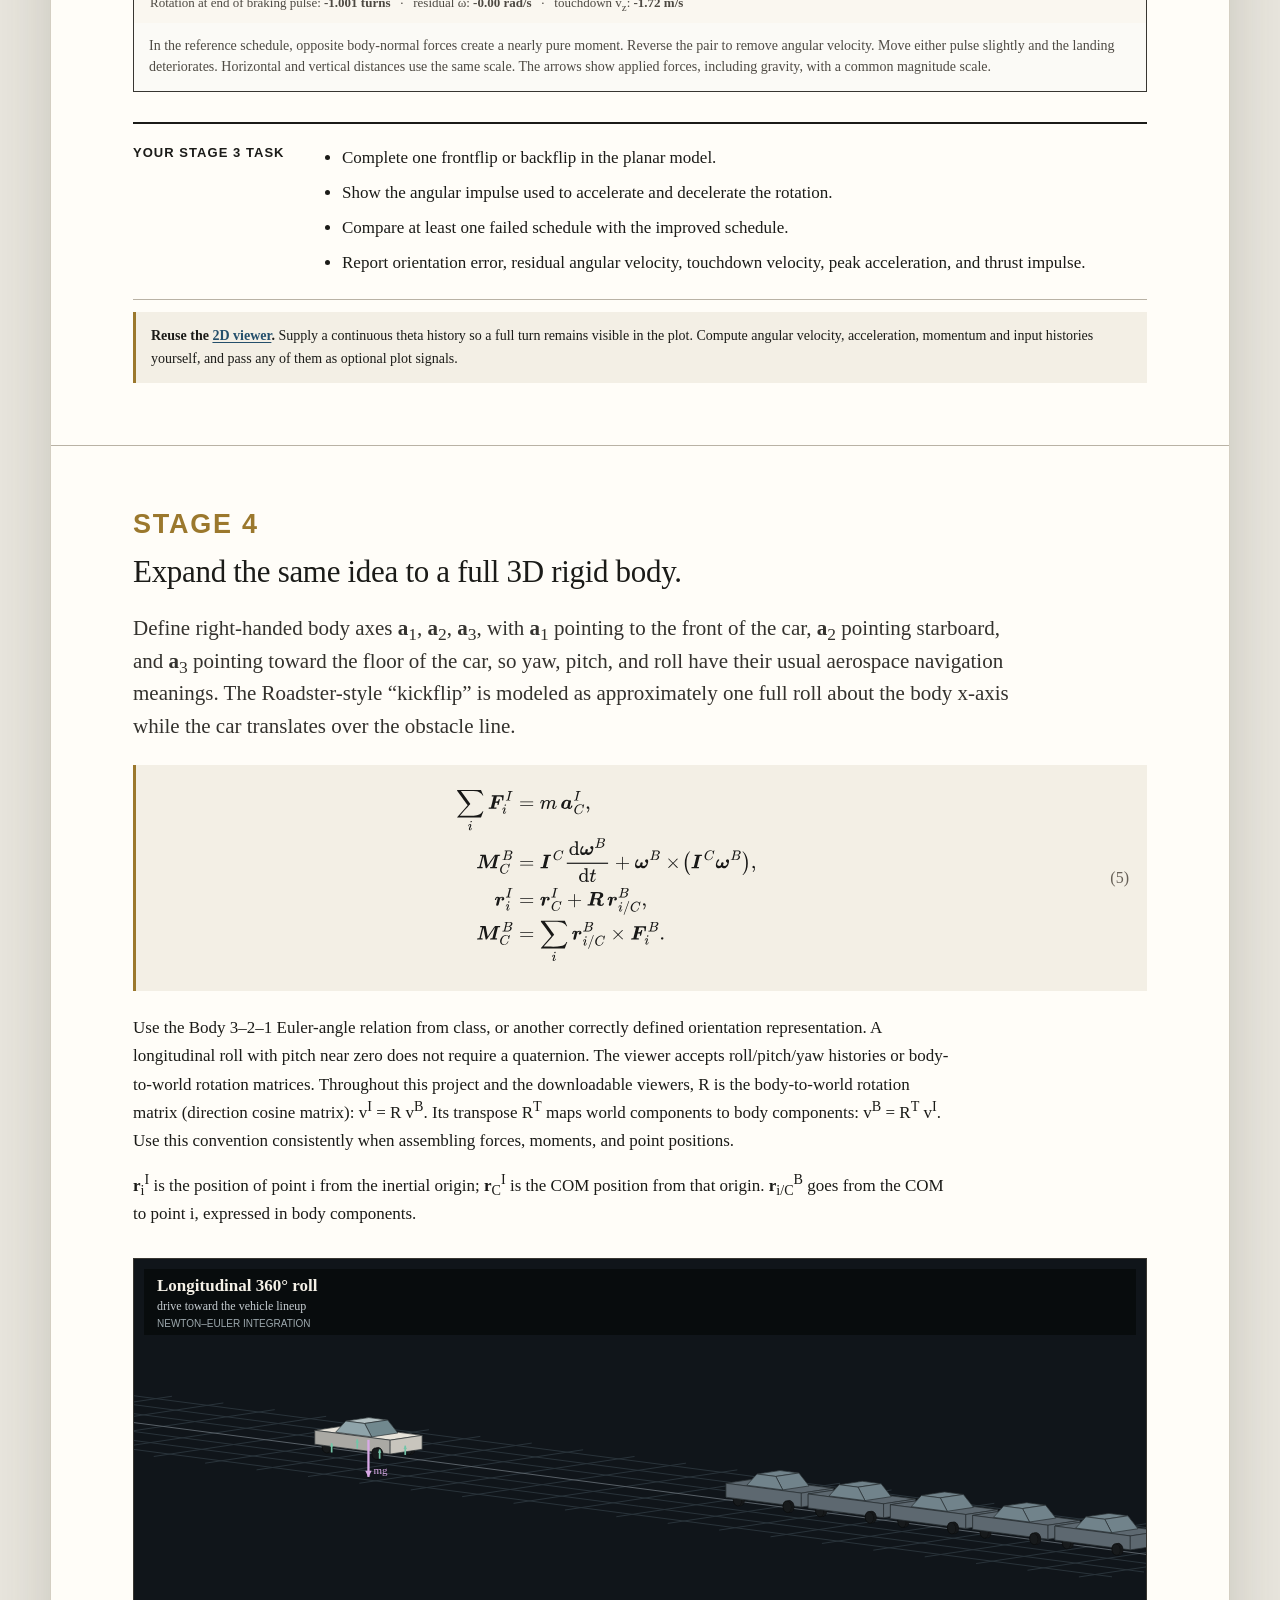
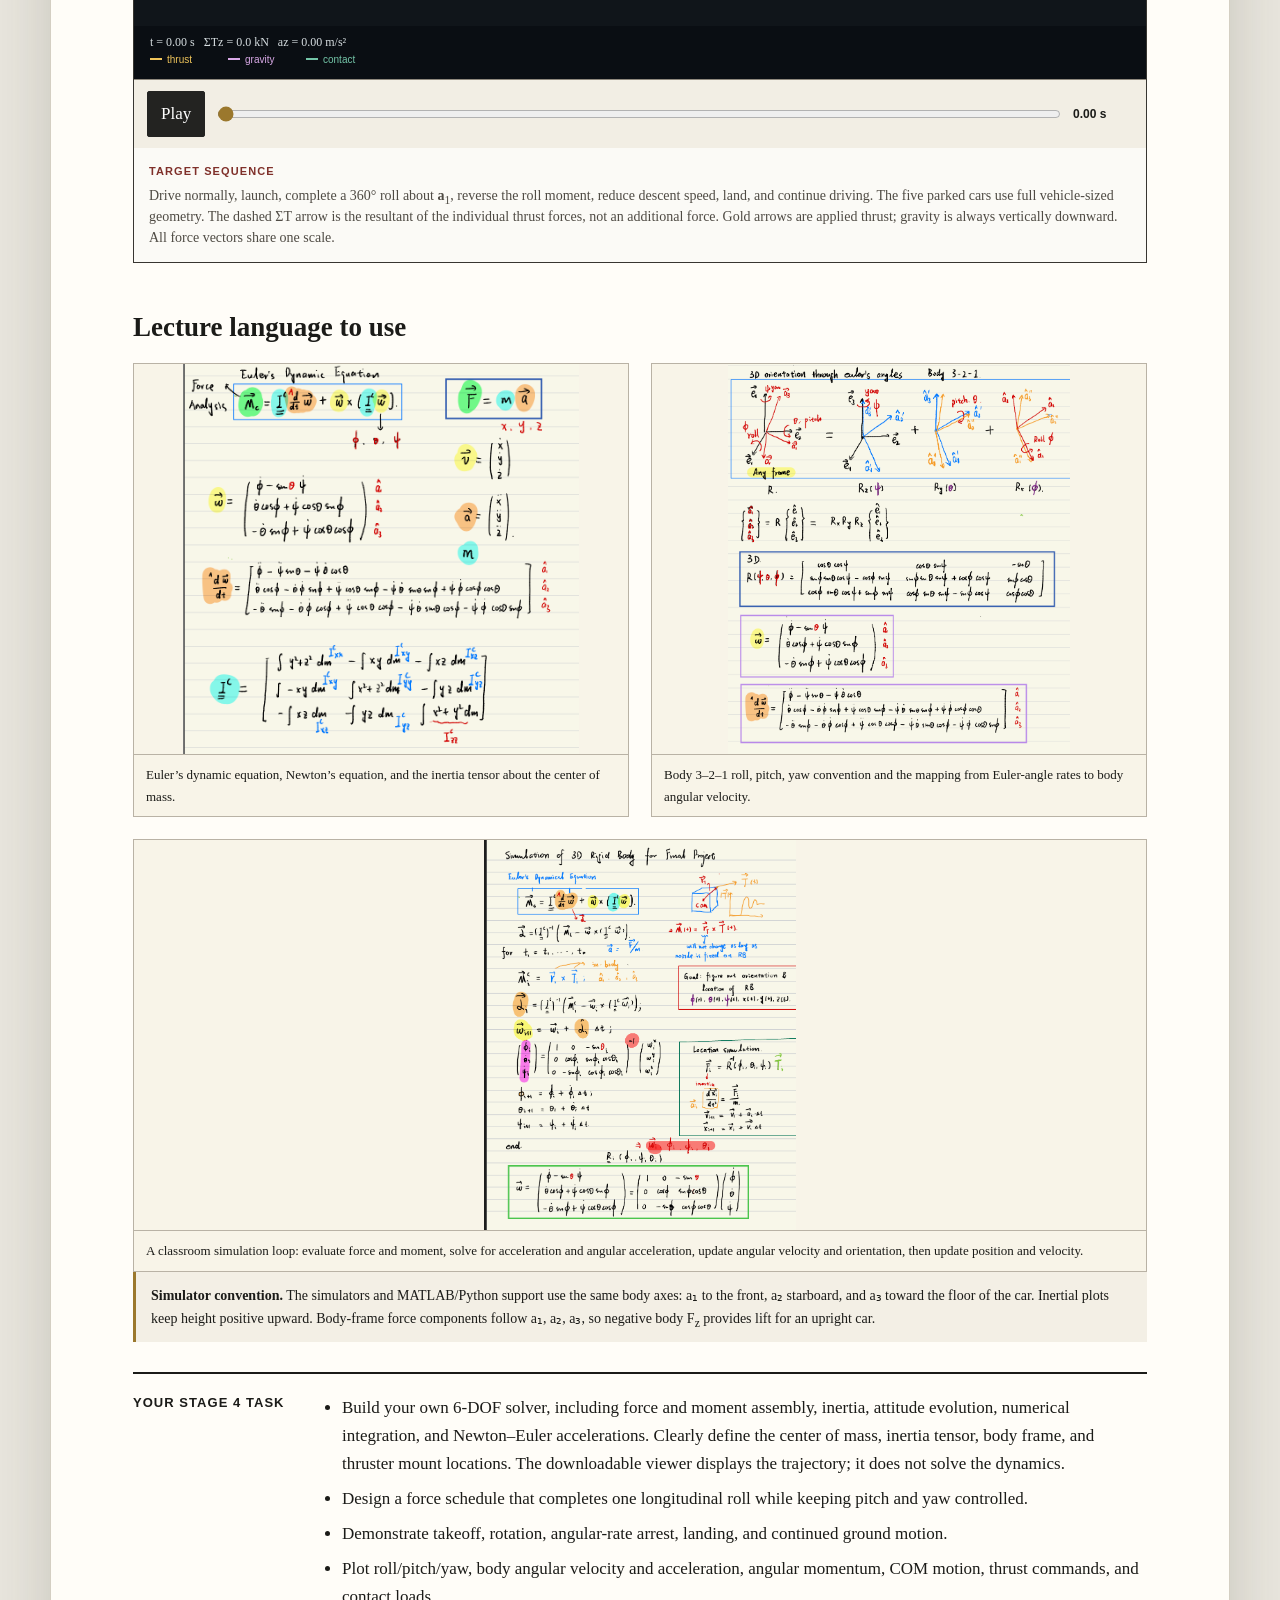
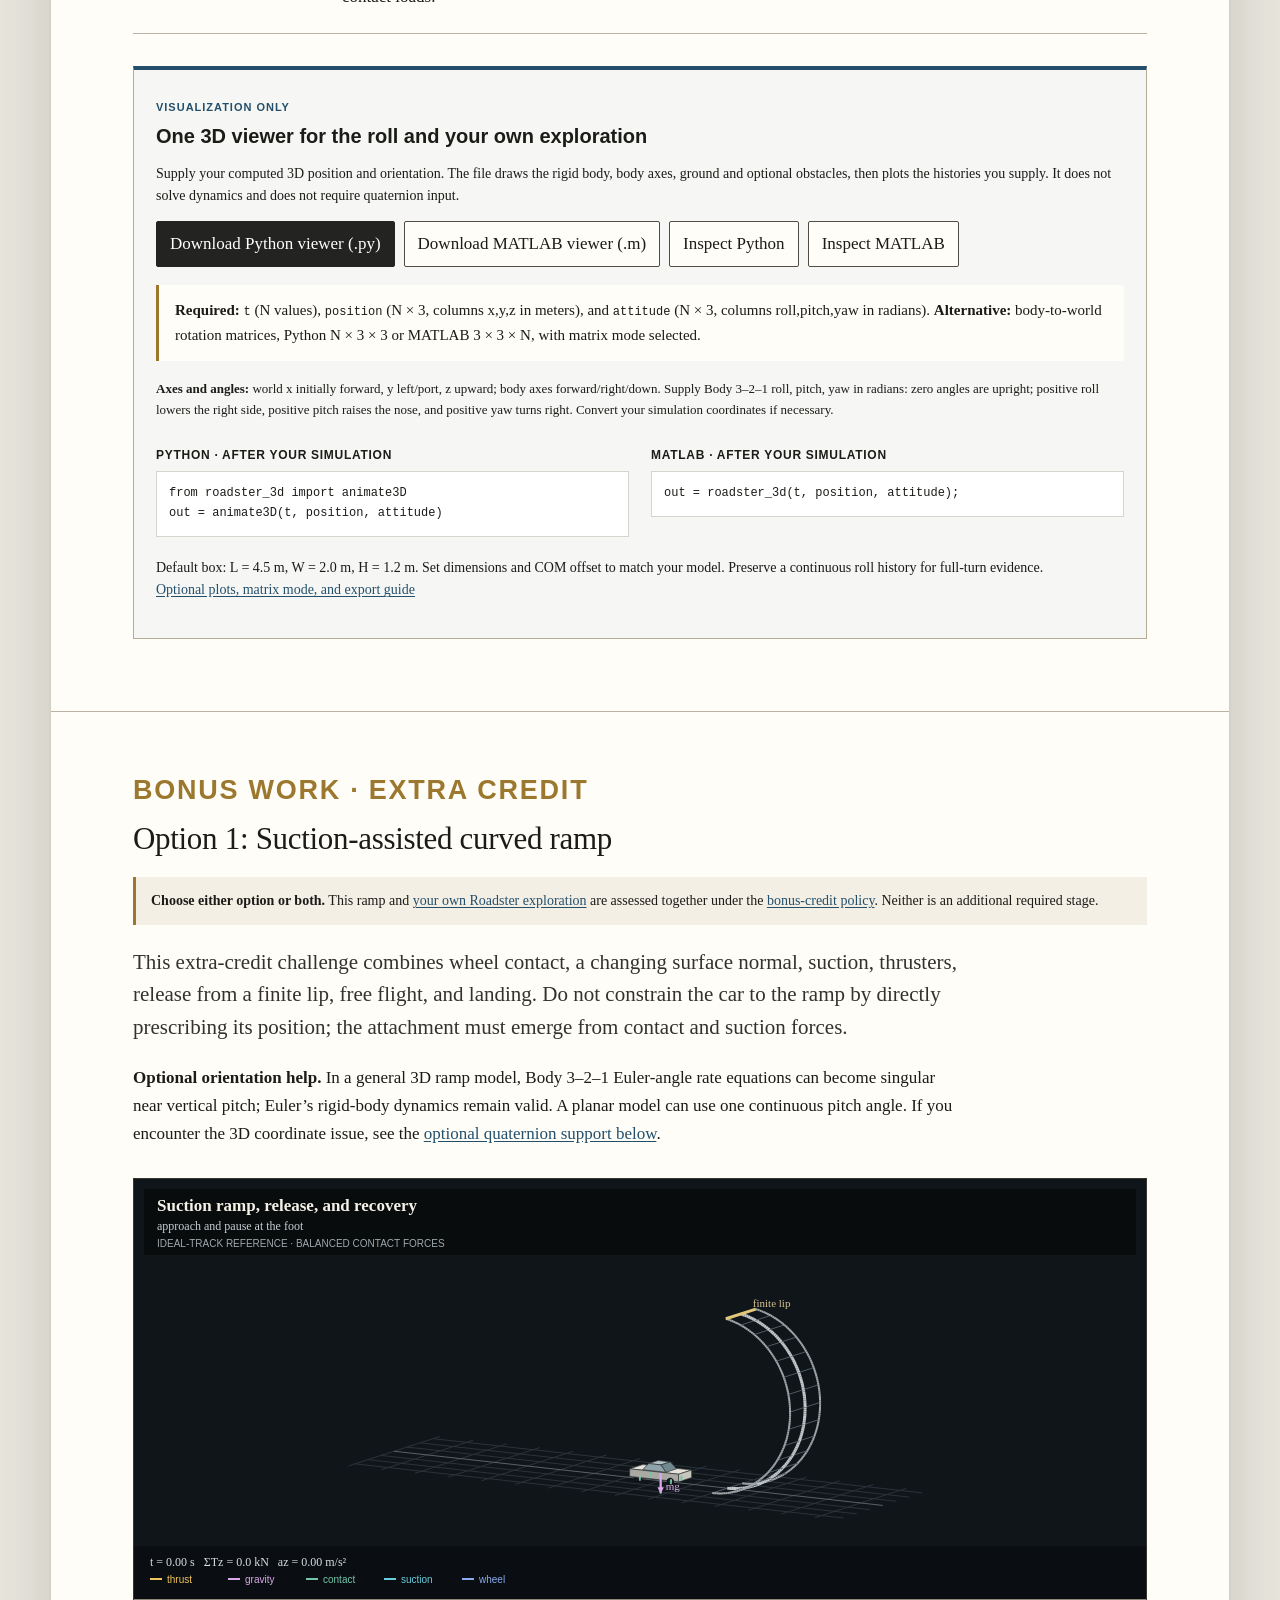
